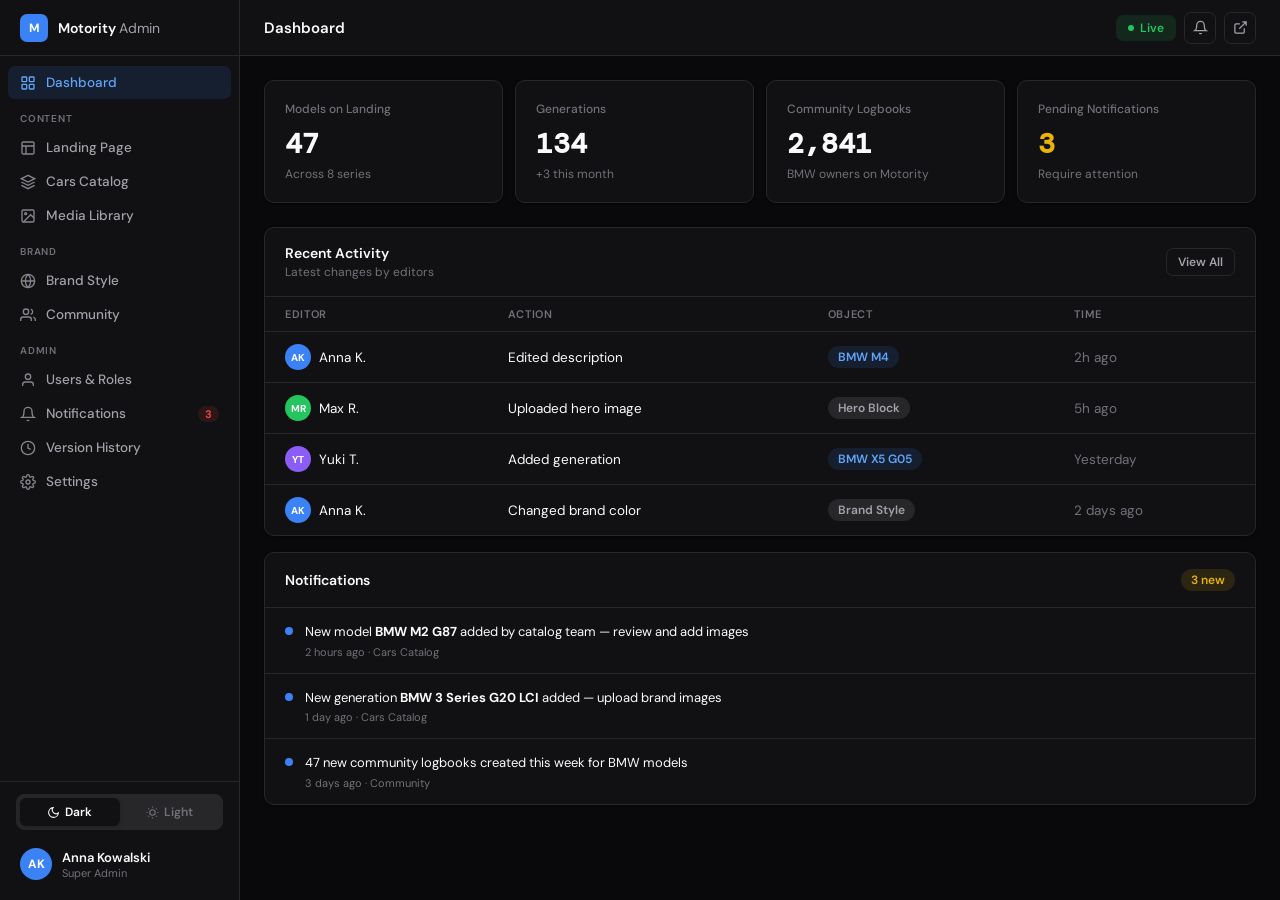
==== index.html @ 120546cc "версия со страницей добавления модели" ====
<!DOCTYPE html>
<html lang="en">
<head>
<meta charset="UTF-8">
<meta name="viewport" content="width=device-width, initial-scale=1.0">
<title>Motority Brand Admin — BMW</title>
<link rel="preconnect" href="https://fonts.googleapis.com">
<link href="https://fonts.googleapis.com/css2?family=DM+Sans:wght@300;400;500;600;700&family=DM+Mono:wght@400;500&display=swap" rel="stylesheet">
<link rel="stylesheet" href="styles.css">
</head>
<body>

<nav id="sidebar">
  <div class="sb-logo">
    <div class="sb-logo-icon">M</div>
    <div><div class="sb-brand">Motority <span>Admin</span></div></div>
  </div>
  <div class="sb-nav">
    <div class="sb-item active" onclick="nav('dashboard')">
      <svg class="sb-icon" fill="none" viewBox="0 0 24 24" stroke="currentColor" stroke-width="2"><rect x="3" y="3" width="7" height="7" rx="1"/><rect x="14" y="3" width="7" height="7" rx="1"/><rect x="3" y="14" width="7" height="7" rx="1"/><rect x="14" y="14" width="7" height="7" rx="1"/></svg>Dashboard
    </div>
    <div class="sb-section">Content</div>
    <div class="sb-item" onclick="nav('landing')">
      <svg class="sb-icon" fill="none" viewBox="0 0 24 24" stroke="currentColor" stroke-width="2"><rect x="3" y="3" width="18" height="18" rx="2"/><path d="M3 9h18M9 21V9"/></svg>Landing Page
    </div>
    <div class="sb-item" onclick="nav('catalog')">
      <svg class="sb-icon" fill="none" viewBox="0 0 24 24" stroke="currentColor" stroke-width="2"><path d="M12 2L2 7l10 5 10-5-10-5zM2 17l10 5 10-5M2 12l10 5 10-5"/></svg>Cars Catalog
    </div>
    <div class="sb-item" onclick="nav('media')">
      <svg class="sb-icon" fill="none" viewBox="0 0 24 24" stroke="currentColor" stroke-width="2"><rect x="3" y="3" width="18" height="18" rx="2"/><circle cx="8.5" cy="8.5" r="1.5"/><path d="M21 15l-5-5L5 21"/></svg>Media Library
    </div>
    <div class="sb-section">Brand</div>
    <div class="sb-item" onclick="nav('style')">
      <svg class="sb-icon" fill="none" viewBox="0 0 24 24" stroke="currentColor" stroke-width="2"><circle cx="12" cy="12" r="10"/><path d="M12 2a14.5 14.5 0 000 20M12 2a14.5 14.5 0 010 20M2 12h20"/></svg>Brand Style
    </div>
    <div class="sb-item" onclick="nav('community')">
      <svg class="sb-icon" fill="none" viewBox="0 0 24 24" stroke="currentColor" stroke-width="2"><path d="M17 21v-2a4 4 0 00-4-4H5a4 4 0 00-4 4v2"/><circle cx="9" cy="7" r="4"/><path d="M23 21v-2a4 4 0 00-3-3.87M16 3.13a4 4 0 010 7.75"/></svg>Community
    </div>
    <div class="sb-section">Admin</div>
    <div class="sb-item" onclick="nav('users')">
      <svg class="sb-icon" fill="none" viewBox="0 0 24 24" stroke="currentColor" stroke-width="2"><path d="M20 21v-2a4 4 0 00-4-4H8a4 4 0 00-4 4v2"/><circle cx="12" cy="7" r="4"/></svg>Users &amp; Roles
    </div>
    <div class="sb-item" onclick="nav('notifications')">
      <svg class="sb-icon" fill="none" viewBox="0 0 24 24" stroke="currentColor" stroke-width="2"><path d="M18 8A6 6 0 006 8c0 7-3 9-3 9h18s-3-2-3-9"/><path d="M13.73 21a2 2 0 01-3.46 0"/></svg>Notifications<span class="n-badge">3</span>
    </div>
    <div class="sb-item" onclick="nav('history')">
      <svg class="sb-icon" fill="none" viewBox="0 0 24 24" stroke="currentColor" stroke-width="2"><circle cx="12" cy="12" r="10"/><path d="M12 6v6l4 2"/></svg>Version History
    </div>
    <div class="sb-item" onclick="nav('settings')">
      <svg class="sb-icon" fill="none" viewBox="0 0 24 24" stroke="currentColor" stroke-width="2"><path d="M12 15a3 3 0 100-6 3 3 0 000 6z"/><path d="M19.4 15a1.65 1.65 0 00.33 1.82l.06.06a2 2 0 010 2.83 2 2 0 01-2.83 0l-.06-.06a1.65 1.65 0 00-1.82-.33 1.65 1.65 0 00-1 1.51V21a2 2 0 01-2 2 2 2 0 01-2-2v-.09A1.65 1.65 0 009 19.4a1.65 1.65 0 00-1.82.33l-.06.06a2 2 0 01-2.83-2.83l.06-.06A1.65 1.65 0 004.68 15a1.65 1.65 0 00-1.51-1H3a2 2 0 01-2-2 2 2 0 012-2h.09A1.65 1.65 0 004.6 9a1.65 1.65 0 00-.33-1.82l-.06-.06a2 2 0 012.83-2.83l.06.06A1.65 1.65 0 009 4.68a1.65 1.65 0 001-1.51V3a2 2 0 012-2 2 2 0 012 2v.09a1.65 1.65 0 001 1.51 1.65 1.65 0 001.82-.33l.06-.06a2 2 0 012.83 2.83l-.06.06A1.65 1.65 0 0019.4 9a1.65 1.65 0 001.51 1H21a2 2 0 012 2 2 2 0 01-2 2h-.09a1.65 1.65 0 00-1.51 1z"/></svg>Settings
    </div>
  </div>
  <div class="sb-bottom">
    <div class="theme-switcher" id="theme-switcher" onclick="toggleTheme()">
      <div class="theme-switcher-track">
        <div class="theme-option" id="theme-dark">
          <svg width="13" height="13" fill="none" viewBox="0 0 24 24" stroke="currentColor" stroke-width="2"><path d="M21 12.79A9 9 0 1111.21 3 7 7 0 0021 12.79z"/></svg>
          Dark
        </div>
        <div class="theme-option" id="theme-light">
          <svg width="13" height="13" fill="none" viewBox="0 0 24 24" stroke="currentColor" stroke-width="2"><circle cx="12" cy="12" r="5"/><line x1="12" y1="1" x2="12" y2="3"/><line x1="12" y1="21" x2="12" y2="23"/><line x1="4.22" y1="4.22" x2="5.64" y2="5.64"/><line x1="18.36" y1="18.36" x2="19.78" y2="19.78"/><line x1="1" y1="12" x2="3" y2="12"/><line x1="21" y1="12" x2="23" y2="12"/><line x1="4.22" y1="19.78" x2="5.64" y2="18.36"/><line x1="18.36" y1="5.64" x2="19.78" y2="4.22"/></svg>
          Light
        </div>
        <div class="theme-pill" id="theme-pill"></div>
      </div>
    </div>
    <div class="sb-user">
      <div class="avatar">AK</div>
      <div><div class="sb-user-name">Anna Kowalski</div><div class="sb-user-role">Super Admin</div></div>
    </div>
  </div>
</nav>

<div id="main">
  <div id="topbar">
    <div id="topbar-nav" style="display:flex;align-items:center;gap:0">
      <!-- Back button — hidden by default, shown on sub-pages -->
      <button id="topbar-back" onclick="navBack()" style="display:none;align-items:center;gap:6px;background:none;border:none;cursor:pointer;color:var(--text-3);font-size:13px;font-weight:600;font-family:DM Sans,sans-serif;padding:0 12px 0 0;margin-right:4px;transition:color .15s" onmouseenter="this.style.color='var(--text)'" onmouseleave="this.style.color='var(--text-3)'">
        <svg width="16" height="16" fill="none" viewBox="0 0 24 24" stroke="currentColor" stroke-width="2.5"><path d="M19 12H5M12 5l-7 7 7 7"/></svg>
      </button>
      <div id="topbar-breadcrumb" style="display:flex;align-items:center;gap:6px;font-size:13px">
        <span id="topbar-parent" style="color:var(--text-3);font-weight:500;display:none;cursor:pointer" onclick="navBack()"></span>
        <span id="topbar-sep" style="color:var(--border2);display:none">/</span>
        <span id="topbar-title" style="color:var(--text);font-weight:600;font-size:15px">Dashboard</span>
      </div>
    </div>
    <div class="topbar-right">
      <div class="live-badge">Live</div>
      <button class="btn-icon" onclick="nav('notifications')" title="Notifications">
        <svg width="15" height="15" fill="none" viewBox="0 0 24 24" stroke="currentColor" stroke-width="2"><path d="M18 8A6 6 0 006 8c0 7-3 9-3 9h18s-3-2-3-9"/><path d="M13.73 21a2 2 0 01-3.46 0"/></svg>
      </button>
      <button class="btn-icon" onclick="showToast('🔗 bmw.motority.com opened')" title="View landing">
        <svg width="15" height="15" fill="none" viewBox="0 0 24 24" stroke="currentColor" stroke-width="2"><path d="M18 13v6a2 2 0 01-2 2H5a2 2 0 01-2-2V8a2 2 0 012-2h6M15 3h6v6M10 14L21 3"/></svg>
      </button>
    </div>
  </div>

  <div id="content">

    <!-- DASHBOARD -->
    <div class="view active" id="v-dashboard">
      <div class="stats-grid">
        <div class="stat-card"><div class="stat-label">Models on Landing</div><div class="stat-value">47</div><div class="stat-sub">Across 8 series</div></div>
        <div class="stat-card"><div class="stat-label">Generations</div><div class="stat-value">134</div><div class="stat-sub">+3 this month</div></div>
        <div class="stat-card"><div class="stat-label">Community Logbooks</div><div class="stat-value">2,841</div><div class="stat-sub">BMW owners on Motority</div></div>
        <div class="stat-card"><div class="stat-label">Pending Notifications</div><div class="stat-value" style="color:var(--yellow)">3</div><div class="stat-sub">Require attention</div></div>
      </div>
      <div class="section-card">
        <div class="section-header">
          <div><div class="section-title">Recent Activity</div><div class="section-sub">Latest changes by editors</div></div>
          <button class="btn btn-ghost btn-sm" onclick="nav('history')">View All</button>
        </div>
        <table>
          <thead><tr><th>Editor</th><th>Action</th><th>Object</th><th>Time</th></tr></thead>
          <tbody>
            <tr><td><div style="display:flex;align-items:center;gap:8px"><div class="avatar sm">AK</div>Anna K.</div></td><td>Edited description</td><td><span class="badge badge-blue">BMW M4</span></td><td style="color:var(--text-3)">2h ago</td></tr>
            <tr><td><div style="display:flex;align-items:center;gap:8px"><div class="avatar sm" style="background:var(--green)">MR</div>Max R.</div></td><td>Uploaded hero image</td><td><span class="badge badge-gray">Hero Block</span></td><td style="color:var(--text-3)">5h ago</td></tr>
            <tr><td><div style="display:flex;align-items:center;gap:8px"><div class="avatar sm" style="background:#8b5cf6">YT</div>Yuki T.</div></td><td>Added generation</td><td><span class="badge badge-blue">BMW X5 G05</span></td><td style="color:var(--text-3)">Yesterday</td></tr>
            <tr><td><div style="display:flex;align-items:center;gap:8px"><div class="avatar sm">AK</div>Anna K.</div></td><td>Changed brand color</td><td><span class="badge badge-gray">Brand Style</span></td><td style="color:var(--text-3)">2 days ago</td></tr>
          </tbody>
        </table>
      </div>
      <div class="section-card">
        <div class="section-header"><div class="section-title">Notifications</div><span class="badge badge-yellow">3 new</span></div>
        <div class="notify-item" onclick="nav('notifications')"><div class="notify-dot"></div><div><div class="notify-text">New model <strong>BMW M2 G87</strong> added by catalog team — review and add images</div><div class="notify-meta">2 hours ago · Cars Catalog</div></div></div>
        <div class="notify-item" onclick="nav('notifications')"><div class="notify-dot"></div><div><div class="notify-text">New generation <strong>BMW 3 Series G20 LCI</strong> added — upload brand images</div><div class="notify-meta">1 day ago · Cars Catalog</div></div></div>
        <div class="notify-item" onclick="nav('notifications')"><div class="notify-dot"></div><div><div class="notify-text">47 new community logbooks created this week for BMW models</div><div class="notify-meta">3 days ago · Community</div></div></div>
      </div>
    </div>

    <!-- LANDING -->
    <div class="view" id="v-landing">
      <div class="split-view">
        <div>
          <div class="section-card">
            <div class="section-header">
              <div><div class="section-title">Hero Block</div><div class="section-sub">Top visual of the landing page</div></div>
              <button class="btn btn-primary btn-sm" onclick="showToast('✅ Hero block saved')">Save Changes</button>
            </div>

            <!-- Hero type tabs -->
            <div class="hero-type-tabs">
              <button class="hero-tab active" id="htab-image" onclick="switchHero('image')">
                <svg width="14" height="14" fill="none" viewBox="0 0 24 24" stroke="currentColor" stroke-width="2"><rect x="3" y="3" width="18" height="18" rx="2"/><circle cx="8.5" cy="8.5" r="1.5"/><path d="M21 15l-5-5L5 21"/></svg>
                Photo
              </button>
              <button class="hero-tab" id="htab-video" onclick="switchHero('video')">
                <svg width="14" height="14" fill="none" viewBox="0 0 24 24" stroke="currentColor" stroke-width="2"><polygon points="23 7 16 12 23 17 23 7"/><rect x="1" y="5" width="15" height="14" rx="2"/></svg>
                Video
              </button>
              <button class="hero-tab" id="htab-carousel" onclick="switchHero('carousel')">
                <svg width="14" height="14" fill="none" viewBox="0 0 24 24" stroke="currentColor" stroke-width="2"><rect x="2" y="6" width="20" height="12" rx="2"/><path d="M17 12H7M22 12h-2M2 12H4"/><path d="M15 9l3 3-3 3M9 9l-3 3 3 3"/></svg>
                Carousel
              </button>
            </div>

            <!-- PHOTO fields -->
            <div id="hero-image-fields">
              <div class="hero-media-section">
                <div class="hero-media-label">Background Photo</div>
                <div class="hero-media-row">
                  <div class="upload-zone hero-upload" onclick="showToast('📁 File picker opened')">
                    <div class="upload-icon">🖼️</div>
                    <div class="upload-text">Drop image or click to upload</div>
                    <div class="upload-hint">1600×900px · JPG/WebP · max 5MB</div>
                  </div>
                  <div class="hero-media-or">or</div>
                  <button class="btn btn-ghost hero-media-pick" onclick="openModal('pick-media')">
                    <svg width="14" height="14" fill="none" viewBox="0 0 24 24" stroke="currentColor" stroke-width="2"><rect x="3" y="3" width="18" height="18" rx="2"/><circle cx="8.5" cy="8.5" r="1.5"/><path d="M21 15l-5-5L5 21"/></svg>
                    Choose from Media Library
                  </button>
                </div>
                <div class="hero-current-media" id="hero-image-current" style="display:none">
                  <div class="hero-current-thumb" style="background:linear-gradient(135deg,#1e3a5f,#0f3460)">🏎️</div>
                  <div class="hero-current-info">
                    <div class="hero-current-name">hero-main.jpg</div>
                    <div class="hero-current-meta">2.4 MB · 1600×900</div>
                  </div>
                  <button class="hero-current-remove" onclick="removeHeroMedia('hero-image-current')" title="Remove">
                    <svg width="12" height="12" fill="none" viewBox="0 0 24 24" stroke="currentColor" stroke-width="2.5"><path d="M18 6L6 18M6 6l12 12"/></svg>
                  </button>
                </div>
              </div>
              <div class="form-grid">
                <div class="form-group full"><div class="field-divider"></div></div>
                <div class="form-group full"><label>H1 — Headline</label><input type="text" value="The Ultimate Driving Machine" placeholder="Main heading"></div>
                <div class="form-group full"><label>H2 — Subheadline</label><input type="text" value="Over a century of precision engineering." placeholder="Supporting text"></div>
                <div class="form-group">
                  <label>CTA Primary — Button Text</label>
                  <input type="text" value="Explore Models" placeholder="e.g. Explore Models">
                </div>
                <div class="form-group">
                  <label>CTA Primary — Link URL</label>
                  <input type="url" value="https://bmw.motority.com/models" placeholder="https://...">
                </div>
                <div class="form-group">
                  <label>CTA Secondary — Button Text</label>
                  <input type="text" value="Join the Community" placeholder="e.g. Join Community">
                </div>
                <div class="form-group">
                  <label>CTA Secondary — Link URL</label>
                  <input type="url" value="https://motority.com/join" placeholder="https://...">
                </div>
              </div>
            </div>

            <!-- VIDEO fields -->
            <div id="hero-video-fields" style="display:none">
              <div class="hero-media-section">
                <div class="hero-media-label">Background Video</div>
                <div class="hero-media-row">
                  <div class="upload-zone hero-upload" onclick="showToast('📁 File picker opened')">
                    <div class="upload-icon">🎬</div>
                    <div class="upload-text">Drop video or click to upload</div>
                    <div class="upload-hint">MP4/WebM · max 100MB · recommended 1920×1080</div>
                  </div>
                  <div class="hero-media-or">or</div>
                  <button class="btn btn-ghost hero-media-pick" onclick="openModal('pick-media')">
                    <svg width="14" height="14" fill="none" viewBox="0 0 24 24" stroke="currentColor" stroke-width="2"><rect x="3" y="3" width="18" height="18" rx="2"/><circle cx="8.5" cy="8.5" r="1.5"/><path d="M21 15l-5-5L5 21"/></svg>
                    Choose from Media Library
                  </button>
                </div>
                <div class="hero-media-label" style="margin-top:16px">Preview Thumbnail</div>
                <div class="hero-media-row">
                  <div class="upload-zone hero-upload" style="padding:16px" onclick="showToast('📁 File picker opened')">
                    <div class="upload-icon" style="font-size:18px">🖼️</div>
                    <div class="upload-text">Upload thumbnail image</div>
                    <div class="upload-hint">Shown before video loads</div>
                  </div>
                  <div class="hero-media-or">or</div>
                  <button class="btn btn-ghost hero-media-pick" onclick="openModal('pick-media')">
                    <svg width="14" height="14" fill="none" viewBox="0 0 24 24" stroke="currentColor" stroke-width="2"><rect x="3" y="3" width="18" height="18" rx="2"/><circle cx="8.5" cy="8.5" r="1.5"/><path d="M21 15l-5-5L5 21"/></svg>
                    Choose from Media Library
                  </button>
                </div>
              </div>
              <div class="form-grid">
                <div class="form-group full"><div class="field-divider"></div></div>
                <div class="form-group full"><label>H1 — Headline</label><input type="text" placeholder="Main heading"></div>
                <div class="form-group full"><label>H2 — Subheadline</label><input type="text" placeholder="Supporting text"></div>
                <div class="form-group">
                  <label>CTA Primary — Button Text</label>
                  <input type="text" placeholder="e.g. Explore Models">
                </div>
                <div class="form-group">
                  <label>CTA Primary — Link URL</label>
                  <input type="url" placeholder="https://...">
                </div>
                <div class="form-group">
                  <label>CTA Secondary — Button Text</label>
                  <input type="text" placeholder="e.g. Join Community">
                </div>
                <div class="form-group">
                  <label>CTA Secondary — Link URL</label>
                  <input type="url" placeholder="https://...">
                </div>
              </div>
            </div>

            <!-- CAROUSEL fields -->
            <div id="hero-carousel-fields" style="display:none">
              <div class="hero-media-section">
                <div style="display:flex;align-items:center;justify-content:space-between;margin-bottom:12px">
                  <div class="hero-media-label" style="margin-bottom:0">Carousel Slides <span class="badge badge-gray" style="margin-left:6px;font-size:11px">3 slides</span></div>
                  <button class="btn btn-ghost btn-sm" onclick="showToast('➕ New slide added')">+ Add Slide</button>
                </div>
                <!-- Slide 1 -->
                <div class="carousel-slide-item">
                  <div class="carousel-slide-num">1</div>
                  <div class="carousel-slide-thumb" style="background:linear-gradient(135deg,#1e3a5f,#0f3460)">🏎️</div>
                  <div class="carousel-slide-info">
                    <div class="carousel-slide-name">hero-main.jpg</div>
                    <div class="carousel-slide-meta">2.4 MB · 1600×900</div>
                  </div>
                  <div style="display:flex;gap:6px;margin-left:auto">
                    <button class="btn btn-ghost btn-sm" onclick="showToast('✏️ Slide 1 editing')">Edit</button>
                    <button class="btn btn-danger btn-sm" onclick="showToast('🗑️ Slide removed')">Remove</button>
                  </div>
                </div>
                <!-- Slide 2 -->
                <div class="carousel-slide-item">
                  <div class="carousel-slide-num">2</div>
                  <div class="carousel-slide-thumb" style="background:linear-gradient(135deg,#2d3748,#1a202c)">🚗</div>
                  <div class="carousel-slide-info">
                    <div class="carousel-slide-name">m4-front.jpg</div>
                    <div class="carousel-slide-meta">1.1 MB · 800×533</div>
                  </div>
                  <div style="display:flex;gap:6px;margin-left:auto">
                    <button class="btn btn-ghost btn-sm" onclick="showToast('✏️ Slide 2 editing')">Edit</button>
                    <button class="btn btn-danger btn-sm" onclick="showToast('🗑️ Slide removed')">Remove</button>
                  </div>
                </div>
                <!-- Slide 3 -->
                <div class="carousel-slide-item">
                  <div class="carousel-slide-num">3</div>
                  <div class="carousel-slide-thumb" style="background:linear-gradient(135deg,#2d6a4f,#1b4332)">🚙</div>
                  <div class="carousel-slide-info">
                    <div class="carousel-slide-name">x5-road.jpg</div>
                    <div class="carousel-slide-meta">1.8 MB · 1200×800</div>
                  </div>
                  <div style="display:flex;gap:6px;margin-left:auto">
                    <button class="btn btn-ghost btn-sm" onclick="showToast('✏️ Slide 3 editing')">Edit</button>
                    <button class="btn btn-danger btn-sm" onclick="showToast('🗑️ Slide removed')">Remove</button>
                  </div>
                </div>
                <!-- Add slide zone -->
                <div class="hero-media-row" style="margin-top:10px">
                  <div class="upload-zone hero-upload" style="padding:16px" onclick="showToast('📁 File picker opened')">
                    <div class="upload-icon" style="font-size:18px">+</div>
                    <div class="upload-text">Upload new slide</div>
                  </div>
                  <div class="hero-media-or">or</div>
                  <button class="btn btn-ghost hero-media-pick" onclick="openModal('pick-media')">
                    <svg width="14" height="14" fill="none" viewBox="0 0 24 24" stroke="currentColor" stroke-width="2"><rect x="3" y="3" width="18" height="18" rx="2"/><circle cx="8.5" cy="8.5" r="1.5"/><path d="M21 15l-5-5L5 21"/></svg>
                    Choose from Media Library
                  </button>
                </div>
                <!-- Carousel settings -->
                <div class="carousel-settings">
                  <div class="form-group" style="flex-direction:row;align-items:center;gap:10px">
                    <div class="toggle on" onclick="this.classList.toggle('on')"></div>
                    <label>Autoplay</label>
                  </div>
                  <div class="form-group">
                    <label>Slide duration (seconds)</label>
                    <input type="text" value="5" style="width:80px">
                  </div>
                </div>
              </div>
              <div class="form-grid">
                <div class="form-group full"><div class="field-divider"></div></div>
                <div class="form-group full"><label>H1 — Headline</label><input type="text" value="The Ultimate Driving Machine" placeholder="Main heading"></div>
                <div class="form-group full"><label>H2 — Subheadline</label><input type="text" value="Over a century of precision engineering." placeholder="Supporting text"></div>
                <div class="form-group">
                  <label>CTA Primary — Button Text</label>
                  <input type="text" value="Explore Models" placeholder="e.g. Explore Models">
                </div>
                <div class="form-group">
                  <label>CTA Primary — Link URL</label>
                  <input type="url" value="https://bmw.motority.com/models" placeholder="https://...">
                </div>
                <div class="form-group">
                  <label>CTA Secondary — Button Text</label>
                  <input type="text" value="Join the Community" placeholder="e.g. Join Community">
                </div>
                <div class="form-group">
                  <label>CTA Secondary — Link URL</label>
                  <input type="url" value="https://motority.com/join" placeholder="https://...">
                </div>
              </div>
            </div>
          </div>

          <div class="section-card">
            <div class="section-header">
              <div><div class="section-title">Filters Configuration</div><div class="section-sub">Visible filters on the models section</div></div>
              <button class="btn btn-primary btn-sm" onclick="showToast('✅ Filters saved')">Save</button>
            </div>
            <div style="padding:20px;display:flex;flex-direction:column;gap:16px">
              <div class="form-group"><div class="toggle-group"><div class="toggle on" onclick="this.classList.toggle('on')"></div><label>Decades filter (1960s, 1970s … 2020s)</label></div></div>
              <div class="form-group">
                <label style="margin-bottom:8px;display:block">Body Types</label>
                <div class="chip-group">
                  <span class="chip active" onclick="toggleChip(this)">Compact<svg class="chip-x" viewBox="0 0 10 10"><path d="M2 2l6 6M8 2l-6 6" stroke="currentColor" stroke-width="1.8" stroke-linecap="round"/></svg></span>
                  <span class="chip active" onclick="toggleChip(this)">Convertible<svg class="chip-x" viewBox="0 0 10 10"><path d="M2 2l6 6M8 2l-6 6" stroke="currentColor" stroke-width="1.8" stroke-linecap="round"/></svg></span>
                  <span class="chip active" onclick="toggleChip(this)">Coupe<svg class="chip-x" viewBox="0 0 10 10"><path d="M2 2l6 6M8 2l-6 6" stroke="currentColor" stroke-width="1.8" stroke-linecap="round"/></svg></span>
                  <span class="chip active" onclick="toggleChip(this)">Roadster<svg class="chip-x" viewBox="0 0 10 10"><path d="M2 2l6 6M8 2l-6 6" stroke="currentColor" stroke-width="1.8" stroke-linecap="round"/></svg></span>
                  <span class="chip active" onclick="toggleChip(this)">SAV<svg class="chip-x" viewBox="0 0 10 10"><path d="M2 2l6 6M8 2l-6 6" stroke="currentColor" stroke-width="1.8" stroke-linecap="round"/></svg></span>
                  <span class="chip active" onclick="toggleChip(this)">Sedan<svg class="chip-x" viewBox="0 0 10 10"><path d="M2 2l6 6M8 2l-6 6" stroke="currentColor" stroke-width="1.8" stroke-linecap="round"/></svg></span>
                  <span class="chip active" onclick="toggleChip(this)">Touring<svg class="chip-x" viewBox="0 0 10 10"><path d="M2 2l6 6M8 2l-6 6" stroke="currentColor" stroke-width="1.8" stroke-linecap="round"/></svg></span>
                  <span class="chip" onclick="toggleChip(this)">Hatchback<svg class="chip-x" viewBox="0 0 10 10"><path d="M2 2l6 6M8 2l-6 6" stroke="currentColor" stroke-width="1.8" stroke-linecap="round"/></svg></span>
                  <span class="chip" onclick="toggleChip(this)">Wagon<svg class="chip-x" viewBox="0 0 10 10"><path d="M2 2l6 6M8 2l-6 6" stroke="currentColor" stroke-width="1.8" stroke-linecap="round"/></svg></span>
                </div>
              </div>
              <div class="form-group">
                <label style="margin-bottom:8px;display:block">Power Types</label>
                <div class="chip-group">
                  <span class="chip active" onclick="toggleChip(this)">Electric<svg class="chip-x" viewBox="0 0 10 10"><path d="M2 2l6 6M8 2l-6 6" stroke="currentColor" stroke-width="1.8" stroke-linecap="round"/></svg></span>
                  <span class="chip active" onclick="toggleChip(this)">Hybrid<svg class="chip-x" viewBox="0 0 10 10"><path d="M2 2l6 6M8 2l-6 6" stroke="currentColor" stroke-width="1.8" stroke-linecap="round"/></svg></span>
                  <span class="chip active" onclick="toggleChip(this)">Combustion<svg class="chip-x" viewBox="0 0 10 10"><path d="M2 2l6 6M8 2l-6 6" stroke="currentColor" stroke-width="1.8" stroke-linecap="round"/></svg></span>
                </div>
              </div>
            </div>
          </div>

          <div class="section-card">
            <div class="section-header">
              <div><div class="section-title">Models on Landing</div><div class="section-sub">47 models visible</div></div>
              <div class="actions">
                <button class="btn btn-ghost btn-sm" onclick="nav('catalog')">Manage in Catalog</button>
                <button class="btn btn-primary btn-sm" onclick="openModal('add-model')">+ Add Model</button>
              </div>
            </div>
            <table>
              <thead><tr><th>Model</th><th>Generations</th><th>Logbooks</th><th>Visible</th><th>Actions</th></tr></thead>
              <tbody>
                <tr><td><div class="cell-model"><div class="cell-img-ph">🚗</div><div><div class="cell-name">BMW M4</div><div class="cell-meta">Coupe / M Division</div></div></div></td><td>3</td><td><span class="badge badge-green">284</span></td><td><div class="toggle on" onclick="this.classList.toggle('on');showToast('👁️ Visibility updated')"></div></td><td><div class="actions"><button class="btn btn-ghost btn-sm" onclick="nav('catalog')">Edit</button><button class="btn btn-danger btn-sm" onclick="showToast('Hidden from landing')">Hide</button></div></td></tr>
                <tr><td><div class="cell-model"><div class="cell-img-ph">🚗</div><div><div class="cell-name">BMW M3</div><div class="cell-meta">Sedan / M Division</div></div></div></td><td>6</td><td><span class="badge badge-green">412</span></td><td><div class="toggle on" onclick="this.classList.toggle('on');showToast('👁️ Visibility updated')"></div></td><td><div class="actions"><button class="btn btn-ghost btn-sm" onclick="nav('catalog')">Edit</button><button class="btn btn-danger btn-sm" onclick="showToast('Hidden from landing')">Hide</button></div></td></tr>
                <tr><td><div class="cell-model"><div class="cell-img-ph">🚙</div><div><div class="cell-name">BMW X5</div><div class="cell-meta">SAV</div></div></div></td><td>4</td><td><span class="badge badge-green">634</span></td><td><div class="toggle on" onclick="this.classList.toggle('on');showToast('👁️ Visibility updated')"></div></td><td><div class="actions"><button class="btn btn-ghost btn-sm" onclick="nav('catalog')">Edit</button><button class="btn btn-danger btn-sm" onclick="showToast('Hidden from landing')">Hide</button></div></td></tr>
                <tr><td><div class="cell-model"><div class="cell-img-ph">⚡</div><div><div class="cell-name">BMW iX</div><div class="cell-meta">SAV / Electric</div></div></div></td><td>1</td><td><span class="badge badge-yellow">47</span></td><td><div class="toggle" onclick="this.classList.toggle('on');showToast('👁️ Visibility updated')"></div></td><td><div class="actions"><button class="btn btn-ghost btn-sm" onclick="nav('catalog')">Edit</button><button class="btn btn-danger btn-sm" onclick="showToast('Hidden from landing')">Hide</button></div></td></tr>
              </tbody>
            </table>
          </div>
        </div>

        <div>
          <div class="preview-frame" style="position:sticky;top:0">
            <div class="preview-label"><div class="preview-dot"></div>Live Preview — bmw.motority.com</div>
            <div class="preview-body">
              <div class="mini-landing">
                <div class="mini-hero"><div class="mini-hero-text">THE ULTIMATE<br>DRIVING MACHINE<br><span style="font-weight:400;font-size:5px;opacity:.7">Over a century of precision engineering</span></div></div>
                <div class="mini-models">
                  <div style="font-size:6px;font-weight:700;color:#fff;margin-bottom:5px">MODELS</div>
                  <div style="display:flex;gap:3px;margin-bottom:7px">
                    <div style="font-size:5px;padding:2px 5px;border-radius:8px;background:#1e3a5f;color:#60a5fa">All</div>
                    <div style="font-size:5px;padding:2px 5px;border-radius:8px;border:1px solid #333;color:#888">Coupe</div>
                    <div style="font-size:5px;padding:2px 5px;border-radius:8px;border:1px solid #333;color:#888">Sedan</div>
                  </div>
                  <div class="mini-model-grid">
                    <div class="mini-model-card"><div class="mini-model-img">M4</div><div class="mini-model-info"><div class="mini-model-name">BMW M4</div><div class="mini-model-year">2021–Present</div></div></div>
                    <div class="mini-model-card"><div class="mini-model-img">M3</div><div class="mini-model-info"><div class="mini-model-name">BMW M3</div><div class="mini-model-year">2020–Present</div></div></div>
                    <div class="mini-model-card"><div class="mini-model-img">X5</div><div class="mini-model-info"><div class="mini-model-name">BMW X5</div><div class="mini-model-year">2018–Present</div></div></div>
                  </div>
                </div>
                <div style="padding:6px 10px;border-top:1px solid #1a1a1a">
                  <div style="font-size:5px;font-weight:700;color:#fff;margin-bottom:4px">REAL OWNERS</div>
                  <div style="display:grid;grid-template-columns:1fr 1fr;gap:3px">
                    <div style="background:#111;border-radius:3px;height:22px;padding:3px;display:flex;align-items:flex-end"><div style="font-size:4px;color:#aaa">BMW M4 Competition</div></div>
                    <div style="background:#111;border-radius:3px;height:22px;padding:3px;display:flex;align-items:flex-end"><div style="font-size:4px;color:#aaa">BMW X5 G05</div></div>
                  </div>
                </div>
              </div>
              <div style="margin-top:10px;padding:8px 10px;background:var(--surface2);border-radius:6px;font-size:10px;color:var(--text-3)">
                Changes apply after Save ↑
              </div>
            </div>
          </div>
        </div>
      </div>
    </div>

    <!-- CATALOG -->
    <div class="view" id="v-catalog">
      <div style="background:var(--surface);border:1px solid var(--border);border-radius:var(--radius)">
        <div class="tabs" id="catalog-tabs" style="padding:16px 20px 0">
          <div class="tab active" onclick="switchCatalogTab('models')">Models</div>
          <div class="tab" onclick="switchCatalogTab('gen')">Generations</div>
        </div>
        <div id="catalog-models">
          <div class="section-header" style="border-top:1px solid var(--border)">
            <div><div class="section-title">BMW Models</div><div class="section-sub">47 models · 134 generations total</div></div>
            <button class="btn btn-primary btn-sm" onclick="openModelPage('new')">+ Add Model</button>
          </div>
          <table>
            <thead><tr><th>Model Name</th><th>Years</th><th>Generations</th><th>Logbooks</th><th>Actions</th></tr></thead>
            <tbody>
              <tr style="cursor:pointer" onclick="openModelPage('BMW M4')"><td><div class="cell-name">BMW M4</div></td><td style="color:var(--text-3)">2014 – Present</td><td>3</td><td><span class="badge badge-green">284</span></td><td><div class="actions"><button class="btn btn-ghost btn-sm" onclick="event.stopPropagation();openModelPage('BMW M4')">Edit</button><button class="btn btn-danger btn-sm" onclick="event.stopPropagation();showToast('🗑️ BMW M4 deleted')">Delete</button></div></td></tr>
              <tr style="cursor:pointer" onclick="openModelPage('BMW M3')"><td><div class="cell-name">BMW M3</div></td><td style="color:var(--text-3)">1986 – Present</td><td>6</td><td><span class="badge badge-green">412</span></td><td><div class="actions"><button class="btn btn-ghost btn-sm" onclick="event.stopPropagation();openModelPage('BMW M3')">Edit</button><button class="btn btn-danger btn-sm" onclick="event.stopPropagation();showToast('🗑️ BMW M3 deleted')">Delete</button></div></td></tr>
              <tr style="cursor:pointer" onclick="openModelPage('BMW X5')"><td><div class="cell-name">BMW X5</div></td><td style="color:var(--text-3)">1999 – Present</td><td>4</td><td><span class="badge badge-green">634</span></td><td><div class="actions"><button class="btn btn-ghost btn-sm" onclick="event.stopPropagation();openModelPage('BMW X5')">Edit</button><button class="btn btn-danger btn-sm" onclick="event.stopPropagation();showToast('🗑️ BMW X5 deleted')">Delete</button></div></td></tr>
              <tr style="cursor:pointer" onclick="openModelPage('BMW 3 Series')"><td><div class="cell-name">BMW 3 Series</div></td><td style="color:var(--text-3)">1975 – Present</td><td>8</td><td><span class="badge badge-green">1,204</span></td><td><div class="actions"><button class="btn btn-ghost btn-sm" onclick="event.stopPropagation();openModelPage('BMW 3 Series')">Edit</button><button class="btn btn-danger btn-sm" onclick="event.stopPropagation();showToast('🗑️ BMW 3 Series deleted')">Delete</button></div></td></tr>
              <tr style="cursor:pointer" onclick="openModelPage('BMW iX')"><td><div class="cell-name">BMW iX</div></td><td style="color:var(--text-3)">2021 – Present</td><td>1</td><td><span class="badge badge-yellow">47</span></td><td><div class="actions"><button class="btn btn-ghost btn-sm" onclick="event.stopPropagation();openModelPage('BMW iX')">Edit</button><button class="btn btn-danger btn-sm" onclick="event.stopPropagation();showToast('🗑️ BMW iX deleted')">Delete</button></div></td></tr>
            </tbody>
          </table>
        </div>
        <div id="catalog-gen" style="display:none">
          <div class="section-header" style="border-top:1px solid var(--border)">
            <div><div class="section-title">BMW M4 — Generations</div></div>
            <button class="btn btn-primary btn-sm" onclick="openModal('add-gen')">+ Add Generation</button>
          </div>
          <table>
            <thead><tr><th>Generation</th><th>Years</th><th>Logbooks</th><th>Actions</th></tr></thead>
            <tbody>
              <tr><td><div class="cell-name">BMW M4 G82</div></td><td style="color:var(--text-3)">2020 – Present</td><td><span class="badge badge-green">147</span></td><td><div class="actions"><button class="btn btn-ghost btn-sm" onclick="openModal('edit-gen')">Edit</button><button class="btn btn-danger btn-sm" onclick="showToast('🗑️ Generation deleted')">Delete</button></div></td></tr>
              <tr><td><div class="cell-name">BMW M4 F82</div></td><td style="color:var(--text-3)">2014 – 2020</td><td><span class="badge badge-green">98</span></td><td><div class="actions"><button class="btn btn-ghost btn-sm" onclick="openModal('edit-gen')">Edit</button><button class="btn btn-danger btn-sm" onclick="showToast('🗑️ Generation deleted')">Delete</button></div></td></tr>
              <tr><td><div class="cell-name">BMW M4 CS (G82)</div></td><td style="color:var(--text-3)">2022 – Present</td><td><span class="badge badge-yellow">39</span></td><td><div class="actions"><button class="btn btn-ghost btn-sm" onclick="openModal('edit-gen')">Edit</button><button class="btn btn-danger btn-sm" onclick="showToast('🗑️ Generation deleted')">Delete</button></div></td></tr>
            </tbody>
          </table>
        </div>
      </div>
    </div>

    <!-- MODEL EDITOR PAGE -->
    <div class="view" id="v-model-editor">
      <div class="model-editor-layout">

        <!-- LEFT COLUMN -->
        <div class="model-editor-main">

          <div class="section-card">
            <div class="section-header">
              <div><div class="section-title">Basic Information</div></div>
            </div>
            <div class="form-grid">
              <div class="form-group">
                <label>Model Name</label>
                <input type="text" id="me-name" placeholder="e.g. BMW M4">
              </div>
              <div class="form-group">
                <label>Production Years</label>
                <input type="text" id="me-years" placeholder="e.g. 2014 – Present">
              </div>
              <div class="form-group">
                <label>Body Type</label>
                <select id="me-body">
                  <option value="">— Select —</option>
                  <option>Sedan</option><option>Coupe</option><option>SAV</option>
                  <option>Convertible</option><option>Roadster</option><option>Touring</option>
                  <option>Compact</option><option>Hatchback</option><option>Other</option>
                </select>
              </div>
              <div class="form-group">
                <label>Power Type</label>
                <select id="me-power">
                  <option value="">— Select —</option>
                  <option>Combustion</option><option>Electric</option>
                  <option>Hybrid</option><option>Plug-in Hybrid</option>
                </select>
              </div>
              <div class="form-group full">
                <label>Description</label>
                <textarea id="me-desc" rows="5" placeholder="Describe this model — its history, key features, generations overview..."></textarea>
                <div style="font-size:11px;color:var(--text-3);margin-top:4px">Markdown supported</div>
              </div>
            </div>
          </div>

          <!-- Main Image -->
          <div class="section-card">
            <div class="section-header">
              <div><div class="section-title">Main Image</div><div class="section-sub">Primary photo shown in the catalog grid and model card</div></div>
            </div>
            <div class="hero-media-section">
              <div class="hero-media-row">
                <div class="upload-zone hero-upload" onclick="showToast('📁 File picker opened')">
                  <div class="upload-icon">🖼️</div>
                  <div class="upload-text">Drop image or click to upload</div>
                  <div class="upload-hint">JPG / WebP · min 800×533 · max 5MB</div>
                </div>
                <div class="hero-media-or">or</div>
                <button class="btn btn-ghost hero-media-pick" onclick="openModal('pick-media')">
                  <svg width="14" height="14" fill="none" viewBox="0 0 24 24" stroke="currentColor" stroke-width="2"><rect x="3" y="3" width="18" height="18" rx="2"/><circle cx="8.5" cy="8.5" r="1.5"/><path d="M21 15l-5-5L5 21"/></svg>
                  Choose from Media Library
                </button>
              </div>
              <div class="hero-current-media" id="me-main-img-preview" style="display:none">
                <div class="hero-current-thumb" style="background:linear-gradient(135deg,#1e3a5f,#0f3460)">🏎️</div>
                <div><div class="hero-current-name">hero-main.jpg</div><div class="hero-current-meta">2.4 MB · 1600×900</div></div>
                <button class="hero-current-remove" onclick="this.closest('.hero-current-media').style.display='none';showToast('🗑️ Image removed')">
                  <svg width="12" height="12" fill="none" viewBox="0 0 24 24" stroke="currentColor" stroke-width="2.5"><path d="M18 6L6 18M6 6l12 12"/></svg>
                </button>
              </div>
            </div>
            <div style="height:20px"></div>
          </div>

          <!-- Gallery -->
          <div class="section-card">
            <div class="section-header">
              <div><div class="section-title">Gallery</div><div class="section-sub">Additional photos on the model detail page</div></div>
              <button class="btn btn-ghost btn-sm" onclick="openModal('pick-media')">+ Add from Library</button>
            </div>
            <div class="gallery-grid" id="me-gallery">
              <div class="gallery-item">
                <div class="gallery-thumb" style="background:linear-gradient(135deg,#2d3748,#1a202c)">🚗</div>
                <button class="gallery-remove" onclick="this.parentElement.remove();showToast('🗑️ Photo removed')"><svg width="10" height="10" fill="none" viewBox="0 0 24 24" stroke="currentColor" stroke-width="2.5"><path d="M18 6L6 18M6 6l12 12"/></svg></button>
              </div>
              <div class="gallery-item">
                <div class="gallery-thumb" style="background:linear-gradient(135deg,#1a1a2e,#16213e)">🚗</div>
                <button class="gallery-remove" onclick="this.parentElement.remove();showToast('🗑️ Photo removed')"><svg width="10" height="10" fill="none" viewBox="0 0 24 24" stroke="currentColor" stroke-width="2.5"><path d="M18 6L6 18M6 6l12 12"/></svg></button>
              </div>
              <div class="gallery-item">
                <div class="gallery-thumb" style="background:linear-gradient(135deg,#2d6a4f,#1b4332)">🏎️</div>
                <button class="gallery-remove" onclick="this.parentElement.remove();showToast('🗑️ Photo removed')"><svg width="10" height="10" fill="none" viewBox="0 0 24 24" stroke="currentColor" stroke-width="2.5"><path d="M18 6L6 18M6 6l12 12"/></svg></button>
              </div>
              <div class="gallery-add" onclick="showToast('📁 File picker opened')">
                <svg width="20" height="20" fill="none" viewBox="0 0 24 24" stroke="currentColor" stroke-width="1.5"><path d="M12 5v14M5 12h14"/></svg>
                <span>Upload</span>
              </div>
            </div>
            <div style="padding:0 20px 16px;font-size:11px;color:var(--text-3)">Drag to reorder · JPG, WebP · max 5MB each</div>
          </div>

          <!-- External Links -->
          <div class="section-card">
            <div class="section-header">
              <div><div class="section-title">External Links</div><div class="section-sub">CTA buttons shown on the model page</div></div>
            </div>
            <div style="padding:20px;display:flex;flex-direction:column;gap:14px">
              <div class="ext-link-row">
                <div class="ext-link-icon" style="background:rgba(34,197,94,.12);color:var(--green)">🛒</div>
                <div class="ext-link-fields">
                  <label>Buy Car</label>
                  <input type="url" placeholder="https://bmw.com/buy/...">
                </div>
              </div>
              <div class="ext-link-row">
                <div class="ext-link-icon" style="background:rgba(234,179,8,.12);color:var(--yellow)">🔧</div>
                <div class="ext-link-fields">
                  <label>Buy Parts</label>
                  <input type="url" placeholder="https://bmwparts.com/...">
                </div>
              </div>
              <div class="ext-link-row">
                <div class="ext-link-icon" style="background:var(--accent-bg);color:var(--accent-light)">🌐</div>
                <div class="ext-link-fields">
                  <label>Official Site</label>
                  <input type="url" placeholder="https://bmw.com/...">
                </div>
              </div>
              <div id="me-custom-links"></div>
              <button class="btn btn-ghost btn-sm" style="align-self:flex-start" onclick="addCustomLink()">
                <svg width="13" height="13" fill="none" viewBox="0 0 24 24" stroke="currentColor" stroke-width="2"><path d="M12 5v14M5 12h14"/></svg>
                Add custom link
              </button>
            </div>
          </div>

        </div><!-- /model-editor-main -->

        <!-- RIGHT SIDEBAR -->
        <div class="model-editor-sidebar">

          <div class="section-card">
            <div class="section-header" style="padding:14px 16px"><div class="section-title" style="font-size:13px">Publish</div></div>
            <div style="padding:14px 16px;display:flex;flex-direction:column;gap:12px">
              <div class="toggle-group">
                <div class="toggle on" onclick="this.classList.toggle('on');showToast('👁️ Visibility updated')"></div>
                <label>Visible on landing</label>
              </div>
              <div style="height:1px;background:var(--border)"></div>
              <button class="btn btn-primary" style="width:100%;justify-content:center" onclick="showToast('✅ Model saved')">Save Model</button>
              <button class="btn btn-ghost" style="width:100%;justify-content:center" onclick="navBack()">Cancel</button>
            </div>
          </div>

          <div class="section-card">
            <div class="section-header" style="padding:14px 16px"><div class="section-title" style="font-size:13px">Series</div></div>
            <div style="padding:14px 16px">
              <select style="width:100%">
                <option>— Select series —</option>
                <option>1 Series</option><option>2 Series</option><option>3 Series</option>
                <option>4 Series</option><option>5 Series</option><option>6 Series</option>
                <option>7 Series</option><option>X Series</option>
                <option>M Division</option><option>i Series (Electric)</option>
              </select>
            </div>
          </div>

          <div class="section-card">
            <div class="section-header" style="padding:14px 16px"><div class="section-title" style="font-size:13px">Decade</div></div>
            <div style="padding:14px 16px;display:flex;flex-wrap:wrap;gap:6px">
              <span class="chip" style="font-size:11px;padding:3px 10px" onclick="this.classList.toggle('active')">1960s</span>
              <span class="chip" style="font-size:11px;padding:3px 10px" onclick="this.classList.toggle('active')">1970s</span>
              <span class="chip" style="font-size:11px;padding:3px 10px" onclick="this.classList.toggle('active')">1980s</span>
              <span class="chip" style="font-size:11px;padding:3px 10px" onclick="this.classList.toggle('active')">1990s</span>
              <span class="chip" style="font-size:11px;padding:3px 10px" onclick="this.classList.toggle('active')">2000s</span>
              <span class="chip" style="font-size:11px;padding:3px 10px" onclick="this.classList.toggle('active')">2010s</span>
              <span class="chip active" style="font-size:11px;padding:3px 10px" onclick="this.classList.toggle('active')">2020s</span>
            </div>
          </div>

          <div class="section-card" id="me-meta-card">
            <div class="section-header" style="padding:14px 16px"><div class="section-title" style="font-size:13px">Info</div></div>
            <div style="padding:14px 16px;display:flex;flex-direction:column;gap:8px">
              <div style="display:flex;justify-content:space-between;font-size:12px">
                <span style="color:var(--text-3)">Generations</span><span style="font-weight:600">3</span>
              </div>
              <div style="display:flex;justify-content:space-between;font-size:12px">
                <span style="color:var(--text-3)">Logbooks</span><span style="font-weight:600">284</span>
              </div>
              <div style="display:flex;justify-content:space-between;font-size:12px">
                <span style="color:var(--text-3)">Last edited</span><span style="color:var(--text-3)">2h ago</span>
              </div>
              <div style="height:1px;background:var(--border);margin:4px 0"></div>
              <button class="btn btn-danger btn-sm" style="width:100%;justify-content:center" onclick="showToast('🗑️ Model deleted')">Delete Model</button>
            </div>
          </div>

        </div><!-- /sidebar -->
      </div>
    </div>

    <!-- MEDIA -->
    <div class="view" id="v-media">
      <div class="section-card">
        <div class="section-header">
          <div><div class="section-title">Media Library</div><div class="section-sub">Brand assets — images, videos, logos</div></div>
          <button class="btn btn-primary btn-sm" onclick="showToast('📁 Upload dialog opened')">+ Upload</button>
        </div>
        <div style="display:flex;gap:8px;padding:16px 20px 0">
          <span class="chip active" onclick="this.classList.toggle('active')">All</span>
          <span class="chip" onclick="this.classList.toggle('active')">Images</span>
          <span class="chip" onclick="this.classList.toggle('active')">Videos</span>
          <span class="chip" onclick="this.classList.toggle('active')">Logos</span>
        </div>
        <div class="media-grid">
          <div class="media-card" onclick="showToast('🖼️ hero-main.jpg selected')"><div class="media-thumb" style="background:linear-gradient(135deg,#1e3a5f,#0f3460)">🏎️</div><div class="media-info"><div class="media-name">hero-main.jpg</div><div class="media-size">2.4 MB · 1600×900</div></div></div>
          <div class="media-card" onclick="showToast('🖼️ m4-front.jpg selected')"><div class="media-thumb" style="background:linear-gradient(135deg,#2d3748,#1a202c)">🚗</div><div class="media-info"><div class="media-name">m4-front.jpg</div><div class="media-size">1.1 MB · 800×533</div></div></div>
          <div class="media-card" onclick="showToast('🖼️ m3-studio.jpg selected')"><div class="media-thumb" style="background:linear-gradient(135deg,#1a1a2e,#16213e)">🚗</div><div class="media-info"><div class="media-name">m3-studio.jpg</div><div class="media-size">0.9 MB · 800×533</div></div></div>
          <div class="media-card" onclick="showToast('🎬 brand-video.mp4 selected')"><div class="media-thumb" style="background:linear-gradient(135deg,#1e3c72,#2a5298)">🎬</div><div class="media-info"><div class="media-name">brand-video.mp4</div><div class="media-size">48.3 MB</div></div></div>
          <div class="media-card" onclick="showToast('🖼️ bmw-logo.svg selected')"><div class="media-thumb" style="background:#f1f5f9">🔵</div><div class="media-info"><div class="media-name">bmw-logo.svg</div><div class="media-size">12 KB · Vector</div></div></div>
          <div class="media-card" onclick="showToast('🖼️ x5-road.jpg selected')"><div class="media-thumb" style="background:linear-gradient(135deg,#2d6a4f,#1b4332)">🚙</div><div class="media-info"><div class="media-name">x5-road.jpg</div><div class="media-size">1.8 MB · 1200×800</div></div></div>
          <div class="media-card" style="border:2px dashed var(--border2)" onclick="showToast('📁 Upload dialog opened')"><div class="media-thumb" style="background:transparent;color:var(--text-3);font-size:28px">+</div><div class="media-info"><div class="media-name" style="color:var(--text-3)">Upload new</div></div></div>
        </div>
      </div>
    </div>

    <!-- STYLE -->
    <div class="view" id="v-style">
      <div class="section-card" style="margin-bottom:16px">
        <div class="section-header">
          <div><div class="section-title">Brand Colors</div><div class="section-sub">Used across the landing page UI</div></div>
          <button class="btn btn-primary btn-sm" onclick="showToast('✅ Brand colors saved')">Save</button>
        </div>
        <div class="color-grid">
          <div class="color-swatch-wrap"><div class="color-swatch" style="background:#1c69d4" onclick="showToast('🎨 Color picker — Primary')"></div><div class="color-label">Primary<br><span style="font-family:DM Mono,monospace;font-size:10px">#1C69D4</span></div></div>
          <div class="color-swatch-wrap"><div class="color-swatch" style="background:#000000" onclick="showToast('🎨 Color picker — Background')"></div><div class="color-label">Background<br><span style="font-family:DM Mono,monospace;font-size:10px">#000000</span></div></div>
          <div class="color-swatch-wrap"><div class="color-swatch" style="background:#ffffff" onclick="showToast('🎨 Color picker — Text')"></div><div class="color-label">Text<br><span style="font-family:DM Mono,monospace;font-size:10px">#FFFFFF</span></div></div>
          <div class="color-swatch-wrap"><div class="color-swatch" style="background:#6f6f6f" onclick="showToast('🎨 Color picker — Secondary')"></div><div class="color-label">Secondary<br><span style="font-family:DM Mono,monospace;font-size:10px">#6F6F6F</span></div></div>
        </div>
      </div>
      <div class="section-card">
        <div class="section-header">
          <div><div class="section-title">Typography</div><div class="section-sub">Brand font selection</div></div>
          <button class="btn btn-primary btn-sm" onclick="showToast('✅ Font saved')">Save</button>
        </div>
        <div class="font-option selected" onclick="showToast('✅ BMW Type Next selected')">
          <div class="font-preview">Aa</div>
          <div><div style="font-size:13px;font-weight:600;color:var(--text)">BMW Type Next</div><div class="font-meta">Brand font · Uploaded</div></div>
          <span class="badge badge-blue" style="margin-left:auto">Selected</span>
        </div>
        <div class="font-option" onclick="showToast('✅ Helvetica Neue selected')">
          <div class="font-preview" style="font-family:Helvetica,Arial,sans-serif">Aa</div>
          <div><div style="font-size:13px;font-weight:600;color:var(--text)">Helvetica Neue</div><div class="font-meta">System font</div></div>
        </div>
        <div class="font-option" onclick="showToast('📁 Font upload — .woff, .woff2, .ttf')">
          <div class="font-preview" style="color:var(--text-3)">+</div>
          <div><div style="font-size:13px;font-weight:600;color:var(--text-3)">Upload custom font</div><div class="font-meta">.woff, .woff2, .ttf</div></div>
        </div>
      </div>
    </div>

    <!-- COMMUNITY -->
    <div class="view" id="v-community">
      <div class="stats-grid" style="grid-template-columns:repeat(3,1fr)">
        <div class="stat-card"><div class="stat-label">Total Logbooks</div><div class="stat-value">2,841</div></div>
        <div class="stat-card"><div class="stat-label">Active Owners</div><div class="stat-value">1,203</div></div>
        <div class="stat-card"><div class="stat-label">New This Month</div><div class="stat-value" style="color:var(--green)">+47</div></div>
      </div>
      <div class="section-card" style="margin-bottom:16px">
        <div class="section-header">
          <div class="section-title">Community Block Settings</div>
          <button class="btn btn-primary btn-sm" onclick="showToast('✅ Community settings saved')">Save</button>
        </div>
        <div style="padding:20px;display:flex;flex-direction:column;gap:16px">
          <div class="toggle-group"><div class="toggle on" onclick="this.classList.toggle('on')"></div><label>Show Community block on landing</label></div>
          <div class="form-group"><label>Section Title</label><input type="text" value="Real Owners"></div>
          <div class="form-group"><label>Section Subtitle</label><input type="text" value="BMW owners documenting their journeys on Motority"></div>
          <div class="form-group"><label>Max logbooks to show</label><select><option>4</option><option>6</option><option>8</option><option>12</option></select></div>
        </div>
      </div>
      <div class="section-card">
        <div class="section-header"><div class="section-title">Recent Logbooks</div><div class="section-sub">Latest from BMW owners</div></div>
        <table>
          <thead><tr><th>Owner</th><th>Car</th><th>Mileage</th><th>Owned</th><th>Date</th></tr></thead>
          <tbody>
            <tr><td><div style="display:flex;align-items:center;gap:8px"><div class="avatar sm">SV</div>Sergei V.</div></td><td>BMW M4 Competition G82</td><td>20,500 km</td><td>2 years</td><td style="color:var(--text-3)">Apr 5</td></tr>
            <tr><td><div style="display:flex;align-items:center;gap:8px"><div class="avatar sm" style="background:#8b5cf6">MK</div>Maria K.</div></td><td>BMW X5 G05</td><td>34,200 km</td><td>3 years</td><td style="color:var(--text-3)">Apr 3</td></tr>
            <tr><td><div style="display:flex;align-items:center;gap:8px"><div class="avatar sm" style="background:var(--green)">JP</div>James P.</div></td><td>BMW M3 G80</td><td>8,100 km</td><td>1 year</td><td style="color:var(--text-3)">Apr 1</td></tr>
          </tbody>
        </table>
      </div>
    </div>

    <!-- USERS -->
    <div class="view" id="v-users">
      <div class="section-card">
        <div class="section-header">
          <div><div class="section-title">Users &amp; Roles</div><div class="section-sub">4 of 10 users · You are Super Admin</div></div>
          <button class="btn btn-primary btn-sm" onclick="openModal('invite-user')">+ Invite User</button>
        </div>
        <table>
          <thead><tr><th>Name</th><th>Email</th><th>Role</th><th>Last Login</th><th>Actions</th></tr></thead>
          <tbody>
            <tr><td><div style="display:flex;align-items:center;gap:10px"><div class="avatar">AK</div><div class="cell-name">Anna Kowalski</div></div></td><td style="color:var(--text-2)">anna@bmw-motority.com</td><td><span class="badge badge-blue">Super Admin</span></td><td style="color:var(--text-3)">Just now</td><td><span style="color:var(--text-3);font-size:12px">You</span></td></tr>
            <tr><td><div style="display:flex;align-items:center;gap:10px"><div class="avatar" style="background:var(--green)">MR</div><div class="cell-name">Max Richter</div></div></td><td style="color:var(--text-2)">max.r@bmw-motority.com</td><td><span class="badge badge-gray">Admin</span></td><td style="color:var(--text-3)">3h ago</td><td><div class="actions"><button class="btn btn-ghost btn-sm" onclick="openModal('edit-role')">Edit Role</button><button class="btn btn-danger btn-sm" onclick="showToast('⚠️ Max Richter deactivated')">Deactivate</button></div></td></tr>
            <tr><td><div style="display:flex;align-items:center;gap:10px"><div class="avatar" style="background:#8b5cf6">YT</div><div class="cell-name">Yuki Tanaka</div></div></td><td style="color:var(--text-2)">yuki@bmw-motority.com</td><td><span class="badge badge-gray">Admin</span></td><td style="color:var(--text-3)">Yesterday</td><td><div class="actions"><button class="btn btn-ghost btn-sm" onclick="openModal('edit-role')">Edit Role</button><button class="btn btn-danger btn-sm" onclick="showToast('⚠️ Yuki Tanaka deactivated')">Deactivate</button></div></td></tr>
            <tr><td><div style="display:flex;align-items:center;gap:10px"><div class="avatar" style="background:#f59e0b">LP</div><div class="cell-name">Luca Parisi</div></div></td><td style="color:var(--text-2)">luca@bmw-motority.com</td><td><span class="badge badge-gray">Admin</span></td><td style="color:var(--text-3)">3 days ago</td><td><div class="actions"><button class="btn btn-ghost btn-sm" onclick="openModal('edit-role')">Edit Role</button><button class="btn btn-danger btn-sm" onclick="showToast('⚠️ Luca Parisi deactivated')">Deactivate</button></div></td></tr>
          </tbody>
        </table>
      </div>
    </div>

    <!-- NOTIFICATIONS -->
    <div class="view" id="v-notifications">
      <div class="section-card">
        <div class="section-header">
          <div class="section-title">Notifications</div>
          <button class="btn btn-ghost btn-sm" onclick="showToast('✅ All marked as read')">Mark all read</button>
        </div>
        <div class="notify-item" onclick="nav('catalog');showToast('📋 Viewing BMW M2 G87 in catalog')"><div class="notify-dot"></div><div><div class="notify-text"><strong>New model added</strong> — BMW M2 G87 added to catalog by Motority team. Add your brand images and description.</div><div class="notify-meta">2 hours ago · Cars Catalog</div></div></div>
        <div class="notify-item" onclick="nav('catalog');showToast('📋 Viewing BMW 3 Series G20 LCI')"><div class="notify-dot"></div><div><div class="notify-text"><strong>New generation</strong> — BMW 3 Series G20 LCI added. Upload generation images and external links.</div><div class="notify-meta">1 day ago · Cars Catalog</div></div></div>
        <div class="notify-item" onclick="nav('community');showToast('📊 Community stats')"><div class="notify-dot"></div><div><div class="notify-text"><strong>Community growth</strong> — 47 new logbooks created this week for BMW models.</div><div class="notify-meta">3 days ago · Community</div></div></div>
        <div class="notify-item"><div class="notify-dot read"></div><div><div class="notify-text" style="color:var(--text-2)">Hero image uploaded successfully to landing page.</div><div class="notify-meta">5 days ago · Landing Page</div></div></div>
        <div class="notify-item"><div class="notify-dot read"></div><div><div class="notify-text" style="color:var(--text-2)">Brand colors updated and applied to landing.</div><div class="notify-meta">1 week ago · Brand Style</div></div></div>
      </div>
    </div>

    <!-- HISTORY -->
    <div class="view" id="v-history">
      <div class="section-card">
        <div class="section-header"><div class="section-title">Version History</div><div class="section-sub">All content changes</div></div>
        <table>
          <thead><tr><th>Editor</th><th>Object</th><th>Change Type</th><th>Time</th><th></th></tr></thead>
          <tbody>
            <tr><td><div style="display:flex;align-items:center;gap:8px"><div class="avatar sm">AK</div>Anna K.</div></td><td>BMW M4 description</td><td><span class="badge badge-blue">Edited</span></td><td style="color:var(--text-3)">2h ago</td><td><button class="restore-btn" onclick="showToast('♻️ Restored to this version')">Restore</button></td></tr>
            <tr><td><div style="display:flex;align-items:center;gap:8px"><div class="avatar sm" style="background:var(--green)">MR</div>Max R.</div></td><td>Hero Block</td><td><span class="badge badge-yellow">Style changed</span></td><td style="color:var(--text-3)">5h ago</td><td><button class="restore-btn" onclick="showToast('♻️ Restored to this version')">Restore</button></td></tr>
            <tr><td><div style="display:flex;align-items:center;gap:8px"><div class="avatar sm" style="background:#8b5cf6">YT</div>Yuki T.</div></td><td>BMW X5 G05 generation</td><td><span class="badge badge-green">Created</span></td><td style="color:var(--text-3)">Yesterday</td><td><button class="restore-btn" onclick="showToast('♻️ Restored to this version')">Restore</button></td></tr>
            <tr><td><div style="display:flex;align-items:center;gap:8px"><div class="avatar sm">AK</div>Anna K.</div></td><td>Brand Primary Color</td><td><span class="badge badge-yellow">Style changed</span></td><td style="color:var(--text-3)">2 days ago</td><td><button class="restore-btn" onclick="showToast('♻️ Restored to this version')">Restore</button></td></tr>
            <tr><td><div style="display:flex;align-items:center;gap:8px"><div class="avatar sm" style="background:#f59e0b">LP</div>Luca P.</div></td><td>BMW iX visibility</td><td><span class="badge badge-red">Deleted</span></td><td style="color:var(--text-3)">3 days ago</td><td><button class="restore-btn" onclick="showToast('♻️ Restored to this version')">Restore</button></td></tr>
          </tbody>
        </table>
      </div>
    </div>

    <!-- SETTINGS -->
    <div class="view" id="v-settings">
      <div class="section-card">
        <div class="section-header">
          <div class="section-title">General Settings</div>
          <button class="btn btn-primary btn-sm" onclick="showToast('✅ Settings saved')">Save Changes</button>
        </div>
        <div class="form-grid">
          <div class="form-group"><label>Brand Name</label><input type="text" value="BMW"></div>
          <div class="form-group"><label>Domain</label><input type="text" value="bmw.motority.com"></div>
          <div class="form-group"><label>Contact Email</label><input type="email" value="admin@bmw-motority.com"></div>
          <div class="form-group"><label>Default Language</label><select><option>English</option><option>Deutsch</option><option>Русский</option></select></div>
        </div>
        <div style="padding:0 20px 20px">
          <div style="background:var(--surface2);border:1px solid var(--border);border-radius:var(--radius);padding:16px">
            <div style="display:flex;align-items:center;justify-content:space-between;margin-bottom:10px">
              <div><div style="font-size:14px;font-weight:600;color:var(--text)">Maintenance Mode</div><div style="font-size:12px;color:var(--text-3);margin-top:2px">Show placeholder page to visitors</div></div>
              <div class="toggle" id="maint-toggle" onclick="toggleMaint()"></div>
            </div>
            <div id="maint-warning" style="display:none;padding:10px;background:var(--yellow-bg);border-radius:var(--radius-sm);font-size:12px;color:var(--yellow)">⚠️ Maintenance mode is ON — visitors see a placeholder page</div>
          </div>
        </div>
        <div style="padding:0 20px 20px">
          <div style="font-size:12px;font-weight:700;color:var(--text-2);text-transform:uppercase;letter-spacing:.06em;margin-bottom:12px">Backup &amp; Restore</div>
          <div class="actions">
            <button class="btn btn-ghost" onclick="showToast('💾 Manual backup created')">Create Backup</button>
            <button class="btn btn-ghost" onclick="nav('history')">Restore from History</button>
          </div>
        </div>
      </div>
    </div>

  </div>
</div>

<!-- MODALS -->
<div class="modal-overlay" id="modal-overlay" onclick="closeModal(event)">
  <div class="modal" id="modal-add-model" style="display:none">
    <div class="modal-header"><div class="modal-title" id="model-modal-title">Add Model</div><button class="modal-close" onclick="closeAllModals()">✕</button></div>
    <div class="form-grid">
      <div class="form-group"><label>Model Name</label><input type="text" id="model-name-input" placeholder="e.g. BMW M5"></div>
      <div class="form-group"><label>Production Years</label><input type="text" placeholder="e.g. 2021 – Present"></div>
      <div class="form-group full"><label>Description</label><textarea rows="3" placeholder="Model description..."></textarea></div>
      <div class="form-group"><label>Body Type</label><select><option>Sedan</option><option>Coupe</option><option>SAV</option><option>Convertible</option><option>Touring</option></select></div>
      <div class="form-group"><label>Power Type</label><select><option>Combustion</option><option>Electric</option><option>Hybrid</option></select></div>
      <div class="form-group full"><label>Main Image</label><div class="upload-zone" onclick="showToast('📁 File picker opened')"><div class="upload-icon">🖼️</div><div class="upload-text">Upload model image</div><div class="upload-hint">JPG, WebP · max 5MB</div></div></div>
      <div class="form-group full"><label>External Links</label><div style="display:flex;flex-direction:column;gap:8px"><input type="url" placeholder="Buy car link"><input type="url" placeholder="Official site link"><input type="url" placeholder="Configurator link"></div></div>
    </div>
    <div class="modal-footer"><button class="btn btn-ghost" onclick="closeAllModals()">Cancel</button><button class="btn btn-primary" onclick="closeAllModals();showToast('✅ Model saved successfully')">Save Model</button></div>
  </div>

  <div class="modal" id="modal-edit-gen" style="display:none">
    <div class="modal-header"><div class="modal-title">Edit Generation — BMW M4 G82</div><button class="modal-close" onclick="closeAllModals()">✕</button></div>
    <div class="form-grid">
      <div class="form-group"><label>Generation Name</label><input type="text" value="BMW M4 G82"></div>
      <div class="form-group"><label>Years</label><input type="text" value="2020 – Present"></div>
      <div class="form-group full"><label>Description</label><textarea rows="3">The G82 M4 features the S58 engine producing 480hp in Competition trim, with available xDrive all-wheel drive.</textarea></div>
      <div class="form-group full"><label>Main Image</label><div class="upload-zone" onclick="showToast('📁 File picker opened')"><div class="upload-icon">📷</div><div class="upload-text">Change generation image</div></div></div>
      <div class="form-group full"><label>External Links</label><div style="display:flex;flex-direction:column;gap:8px"><input type="url" placeholder="Buy car link" value="https://bmw.com/buy/m4"><input type="url" placeholder="Buy parts" value="https://bmw-parts.com"></div></div>
    </div>
    <div class="modal-footer"><button class="btn btn-ghost" onclick="closeAllModals()">Cancel</button><button class="btn btn-primary" onclick="closeAllModals();showToast('✅ Generation saved')">Save Changes</button></div>
  </div>

  <div class="modal" id="modal-invite-user" style="display:none;max-width:420px;width:420px">
    <div class="modal-header"><div class="modal-title">Invite User</div><button class="modal-close" onclick="closeAllModals()">✕</button></div>
    <div class="form-grid" style="grid-template-columns:1fr">
      <div class="form-group"><label>Full Name</label><input type="text" placeholder="e.g. John Smith"></div>
      <div class="form-group"><label>Email Address</label><input type="email" placeholder="john@company.com"></div>
      <div class="form-group"><label>Role</label><select><option>Admin</option><option>Super Admin</option></select></div>
      <div style="background:var(--surface2);border-radius:var(--radius-sm);padding:12px;font-size:12px;color:var(--text-3)">A temporary password will be sent to this email. The user must change it on first login.</div>
    </div>
    <div class="modal-footer"><button class="btn btn-ghost" onclick="closeAllModals()">Cancel</button><button class="btn btn-primary" onclick="closeAllModals();showToast('📧 Invitation sent!')">Send Invitation</button></div>
  </div>

  <div class="modal" id="modal-edit-role" style="display:none;max-width:360px;width:360px">
    <div class="modal-header"><div class="modal-title">Edit Role — Max Richter</div><button class="modal-close" onclick="closeAllModals()">✕</button></div>
    <div class="form-grid" style="grid-template-columns:1fr">
      <div class="form-group"><label>Role</label><select><option>Admin</option><option>Super Admin</option></select></div>
    </div>
    <div class="modal-footer"><button class="btn btn-ghost" onclick="closeAllModals()">Cancel</button><button class="btn btn-primary" onclick="closeAllModals();showToast('✅ Role updated')">Save</button></div>
  </div>

  <div class="modal modal-media-picker" id="modal-pick-media" style="display:none">
    <div class="modal-header">
      <div>
        <div class="modal-title">Media Library</div>
        <div style="font-size:12px;color:var(--text-3);margin-top:2px">Select a file to insert into the hero block</div>
      </div>
      <button class="modal-close" onclick="closeAllModals()">✕</button>
    </div>
    <div style="padding:12px 20px;display:flex;gap:8px;border-bottom:1px solid var(--border)">
      <span class="chip active" onclick="filterMedia(this,'all')">All</span>
      <span class="chip" onclick="filterMedia(this,'image')">Images</span>
      <span class="chip" onclick="filterMedia(this,'video')">Videos</span>
      <span class="chip" onclick="filterMedia(this,'logo')">Logos</span>
    </div>
    <div class="media-grid" style="grid-template-columns:repeat(auto-fill,minmax(130px,1fr));max-height:420px;overflow-y:auto">
      <div class="media-card media-pick-card" onclick="selectMedia(this,'hero-main.jpg','2.4 MB · 1600×900')">
        <div class="media-thumb" style="height:90px;background:linear-gradient(135deg,#1e3a5f,#0f3460)">🏎️</div>
        <div class="media-info"><div class="media-name">hero-main.jpg</div><div class="media-size">2.4 MB · 1600×900</div></div>
      </div>
      <div class="media-card media-pick-card" onclick="selectMedia(this,'m4-front.jpg','1.1 MB · 800×533')">
        <div class="media-thumb" style="height:90px;background:linear-gradient(135deg,#2d3748,#1a202c)">🚗</div>
        <div class="media-info"><div class="media-name">m4-front.jpg</div><div class="media-size">1.1 MB · 800×533</div></div>
      </div>
      <div class="media-card media-pick-card" onclick="selectMedia(this,'m3-studio.jpg','0.9 MB · 800×533')">
        <div class="media-thumb" style="height:90px;background:linear-gradient(135deg,#1a1a2e,#16213e)">🚗</div>
        <div class="media-info"><div class="media-name">m3-studio.jpg</div><div class="media-size">0.9 MB · 800×533</div></div>
      </div>
      <div class="media-card media-pick-card" onclick="selectMedia(this,'brand-video.mp4','48 MB · 1920×1080')">
        <div class="media-thumb" style="height:90px;background:linear-gradient(135deg,#1e3c72,#2a5298)">🎬</div>
        <div class="media-info"><div class="media-name">brand-video.mp4</div><div class="media-size">48 MB · Video</div></div>
      </div>
      <div class="media-card media-pick-card" onclick="selectMedia(this,'bmw-logo.svg','12 KB · Vector')">
        <div class="media-thumb" style="height:90px;background:#f1f5f9">🔵</div>
        <div class="media-info"><div class="media-name">bmw-logo.svg</div><div class="media-size">12 KB · SVG</div></div>
      </div>
      <div class="media-card media-pick-card" onclick="selectMedia(this,'x5-road.jpg','1.8 MB · 1200×800')">
        <div class="media-thumb" style="height:90px;background:linear-gradient(135deg,#2d6a4f,#1b4332)">🚙</div>
        <div class="media-info"><div class="media-name">x5-road.jpg</div><div class="media-size">1.8 MB · 1200×800</div></div>
      </div>
      <div class="media-card media-pick-card" onclick="selectMedia(this,'m5-profile.jpg','2.1 MB · 1600×900')">
        <div class="media-thumb" style="height:90px;background:linear-gradient(135deg,#3d2b1f,#6b3a2a)">🚗</div>
        <div class="media-info"><div class="media-name">m5-profile.jpg</div><div class="media-size">2.1 MB · 1600×900</div></div>
      </div>
      <div class="media-card media-pick-card" onclick="selectMedia(this,'ix-electric.jpg','1.6 MB · 1200×800')">
        <div class="media-thumb" style="height:90px;background:linear-gradient(135deg,#1a3a4a,#0d5c6e)">⚡</div>
        <div class="media-info"><div class="media-name">ix-electric.jpg</div><div class="media-size">1.6 MB · 1200×800</div></div>
      </div>
    </div>
    <div class="modal-footer" style="justify-content:space-between">
      <div id="media-selected-label" style="font-size:12px;color:var(--text-3);display:flex;align-items:center;gap:6px">
        <svg width="13" height="13" fill="none" viewBox="0 0 24 24" stroke="currentColor" stroke-width="2"><rect x="3" y="3" width="18" height="18" rx="2"/><circle cx="8.5" cy="8.5" r="1.5"/><path d="M21 15l-5-5L5 21"/></svg>
        No file selected
      </div>
      <div style="display:flex;gap:8px">
        <button class="btn btn-ghost" onclick="closeAllModals()">Cancel</button>
        <button class="btn btn-primary" id="media-confirm-btn" onclick="confirmMedia()" disabled style="opacity:.5;cursor:not-allowed">Choose</button>
      </div>
    </div>
  </div>

  <div class="modal" id="modal-add-gen" style="display:none">
    <div class="modal-header"><div class="modal-title">Add Generation</div><button class="modal-close" onclick="closeAllModals()">✕</button></div>
    <div class="form-grid">
      <div class="form-group"><label>Generation Name</label><input type="text" placeholder="e.g. BMW M4 G82 CS"></div>
      <div class="form-group"><label>Years</label><input type="text" placeholder="e.g. 2023 – Present"></div>
      <div class="form-group full"><label>Description</label><textarea rows="2" placeholder="Generation description..."></textarea></div>
      <div class="form-group full"><label>Main Image</label><div class="upload-zone" onclick="showToast('📁 File picker opened')"><div class="upload-icon">🖼️</div><div class="upload-text">Upload image</div></div></div>
    </div>
    <div class="modal-footer"><button class="btn btn-ghost" onclick="closeAllModals()">Cancel</button><button class="btn btn-primary" onclick="closeAllModals();showToast('✅ Generation added')">Add Generation</button></div>
  </div>
</div>

<div id="toast"><span id="toast-icon"></span><span id="toast-text"></span></div>

<script src="app.js"></script>
</body>
</html>
---- styles.css ----
*{box-sizing:border-box;margin:0;padding:0}
:root{
  --bg:#09090b;--surface:#111113;--surface2:#18181b;--surface3:#27272a;
  --border:#27272a;--border2:#3f3f46;--text:#fafafa;--text-2:#a1a1aa;--text-3:#71717a;
  --accent:#3b82f6;--accent-light:#60a5fa;--accent-bg:rgba(59,130,246,0.12);
  --green:#22c55e;--green-bg:rgba(34,197,94,0.12);--yellow:#eab308;--yellow-bg:rgba(234,179,8,0.12);
  --red:#ef4444;--red-bg:rgba(239,68,68,0.12);
  --sidebar-w:240px;--topbar-h:56px;--radius:10px;--radius-sm:7px;
  --shadow:0 1px 3px rgba(0,0,0,.4);
}
:root.light{
  --bg:#f4f4f5;--surface:#ffffff;--surface2:#f4f4f5;--surface3:#e4e4e7;
  --border:#e4e4e7;--border2:#d4d4d8;--text:#09090b;--text-2:#52525b;--text-3:#a1a1aa;
  --accent:#2563eb;--accent-light:#1d4ed8;--accent-bg:rgba(37,99,235,0.08);
  --green:#16a34a;--green-bg:rgba(22,163,74,0.1);--yellow:#ca8a04;--yellow-bg:rgba(202,138,4,0.1);
  --red:#dc2626;--red-bg:rgba(220,38,38,0.08);
  --shadow:0 1px 4px rgba(0,0,0,.08);
}
*,body,#sidebar,#topbar,#content,.section-card,.stat-card,.modal,.modal-header,.modal-footer,input,textarea,select,.upload-zone,.toggle,.chip,.btn,.sb-item,.notify-item,.font-option,.media-card,.color-swatch,.tab,.badge{transition:background .22s ease,border-color .22s ease,color .22s ease,box-shadow .22s ease;}
body{font-family:'DM Sans',sans-serif;background:var(--bg);color:var(--text);min-height:100vh;display:flex;overflow:hidden}
#sidebar{width:var(--sidebar-w);min-width:var(--sidebar-w);height:100vh;background:var(--surface);border-right:1px solid var(--border);display:flex;flex-direction:column;position:fixed;left:0;top:0;z-index:100}
.sb-logo{padding:16px 20px;border-bottom:1px solid var(--border);display:flex;align-items:center;gap:10px;height:var(--topbar-h)}
.sb-logo-icon{width:28px;height:28px;border-radius:7px;background:var(--accent);display:flex;align-items:center;justify-content:center;font-size:12px;font-weight:700;color:#fff}
.sb-brand{font-size:14px;font-weight:600;color:var(--text)}
.sb-brand span{color:var(--text-2);font-weight:400}
.sb-nav{flex:1;padding:10px 8px;overflow-y:auto}
.sb-section{font-size:10px;font-weight:600;color:var(--text-3);letter-spacing:.08em;text-transform:uppercase;padding:12px 12px 6px}
.sb-item{display:flex;align-items:center;gap:10px;padding:8px 12px;border-radius:var(--radius-sm);cursor:pointer;transition:all .15s;font-size:13.5px;font-weight:500;color:var(--text-2);margin-bottom:1px}
.sb-item:hover{background:var(--surface2);color:var(--text)}
.sb-item.active{background:var(--accent-bg);color:var(--accent-light)}
.sb-item .n-badge{margin-left:auto;font-size:11px;font-weight:700;padding:1px 7px;border-radius:20px;background:var(--red-bg);color:var(--red)}
.sb-icon{width:16px;height:16px;flex-shrink:0;opacity:.8}
.sb-item.active .sb-icon{opacity:1}
.sb-bottom{padding:12px;border-top:1px solid var(--border)}
.sb-user{display:flex;align-items:center;gap:10px;padding:8px;border-radius:var(--radius-sm);cursor:pointer}
.sb-user:hover{background:var(--surface2)}
.avatar{width:32px;height:32px;border-radius:50%;background:var(--accent);display:flex;align-items:center;justify-content:center;font-size:12px;font-weight:700;color:#fff;flex-shrink:0}
.avatar.sm{width:26px;height:26px;font-size:10px}
.sb-user-name{font-size:13px;font-weight:600;color:var(--text)}
.sb-user-role{font-size:11px;color:var(--text-3)}
#main{margin-left:var(--sidebar-w);flex:1;display:flex;flex-direction:column;height:100vh;overflow:hidden}
#topbar{height:var(--topbar-h);background:var(--surface);border-bottom:1px solid var(--border);display:flex;align-items:center;padding:0 24px;gap:16px;flex-shrink:0}
.topbar-title{font-size:15px;font-weight:600;color:var(--text)}
.topbar-right{margin-left:auto;display:flex;align-items:center;gap:8px}
.live-badge{display:flex;align-items:center;gap:6px;padding:5px 12px;border-radius:var(--radius-sm);background:var(--green-bg);font-size:12px;font-weight:600;color:var(--green)}
.live-badge::before{content:'';width:6px;height:6px;border-radius:50%;background:var(--green)}
.btn-icon{width:32px;height:32px;border-radius:var(--radius-sm);border:1px solid var(--border);background:transparent;display:flex;align-items:center;justify-content:center;cursor:pointer;color:var(--text-2);transition:all .15s}
.btn-icon:hover{background:var(--surface2);color:var(--text);border-color:var(--border2)}
#content{flex:1;overflow-y:auto;padding:24px}
.view{display:none}.view.active{display:block}
.stats-grid{display:grid;grid-template-columns:repeat(4,1fr);gap:12px;margin-bottom:24px}
.stat-card{background:var(--surface);border:1px solid var(--border);border-radius:var(--radius);padding:20px;box-shadow:var(--shadow)}
.stat-label{font-size:12px;color:var(--text-3);font-weight:500;margin-bottom:8px}
.stat-value{font-size:28px;font-weight:700;color:var(--text);font-family:'DM Mono',monospace}
.stat-sub{font-size:12px;color:var(--text-3);margin-top:4px}
.section-card{background:var(--surface);border:1px solid var(--border);border-radius:var(--radius);margin-bottom:16px;box-shadow:var(--shadow)}
.section-header{display:flex;align-items:center;justify-content:space-between;padding:16px 20px;border-bottom:1px solid var(--border)}
.section-title{font-size:14px;font-weight:600;color:var(--text)}
.section-sub{font-size:12px;color:var(--text-3);margin-top:2px}
table{width:100%;border-collapse:collapse}
th{text-align:left;font-size:11px;font-weight:600;color:var(--text-3);text-transform:uppercase;letter-spacing:.06em;padding:10px 20px;border-bottom:1px solid var(--border)}
td{padding:12px 20px;font-size:13.5px;border-bottom:1px solid var(--border);vertical-align:middle}
tr:last-child td{border-bottom:none}
tr:hover td{background:var(--surface2)}
.badge{display:inline-flex;align-items:center;padding:3px 10px;border-radius:20px;font-size:12px;font-weight:600}
.badge-blue{background:var(--accent-bg);color:var(--accent-light)}
.badge-green{background:var(--green-bg);color:var(--green)}
.badge-yellow{background:var(--yellow-bg);color:var(--yellow)}
.badge-red{background:var(--red-bg);color:var(--red)}
.badge-gray{background:var(--surface3);color:var(--text-2)}
.cell-model{display:flex;align-items:center;gap:10px}
.cell-img-ph{width:40px;height:28px;border-radius:5px;background:var(--surface3);flex-shrink:0;display:flex;align-items:center;justify-content:center;font-size:14px}
.cell-name{font-size:13.5px;font-weight:600;color:var(--text)}
.cell-meta{font-size:11px;color:var(--text-3)}
.actions{display:flex;gap:6px}
.btn{display:inline-flex;align-items:center;gap:6px;padding:7px 14px;border-radius:var(--radius-sm);border:none;cursor:pointer;font-size:13px;font-weight:600;font-family:'DM Sans',sans-serif;transition:all .15s}
.btn-primary{background:var(--accent);color:#fff}.btn-primary:hover{background:var(--accent-light)}
.btn-sm{padding:5px 11px;font-size:12px}
.btn-ghost{background:transparent;color:var(--text-2);border:1px solid var(--border)}.btn-ghost:hover{background:var(--surface2);color:var(--text);border-color:var(--border2)}
.btn-danger{background:var(--red-bg);color:var(--red);border:1px solid rgba(239,68,68,.2)}.btn-danger:hover{background:rgba(239,68,68,.2)}
.form-grid{display:grid;grid-template-columns:1fr 1fr;gap:16px;padding:20px}
.form-group{display:flex;flex-direction:column;gap:6px}
.form-group.full{grid-column:1/-1}
label{font-size:12px;font-weight:600;color:var(--text-2)}
input[type=text],input[type=email],input[type=url],textarea,select{background:var(--surface2);border:1px solid var(--border);border-radius:var(--radius-sm);color:var(--text);font-family:'DM Sans',sans-serif;font-size:13.5px;padding:8px 12px;outline:none;transition:border .15s;width:100%}
input:focus,textarea:focus,select:focus{border-color:var(--accent)}
textarea{resize:vertical;min-height:80px}
select option{background:var(--surface2)}
.toggle-group{display:flex;align-items:center;gap:10px}
.toggle{width:36px;height:20px;border-radius:20px;background:var(--surface3);border:1px solid var(--border2);position:relative;cursor:pointer;transition:background .2s;flex-shrink:0}
.toggle.on{background:var(--accent)}
.toggle::after{content:'';position:absolute;top:2px;left:2px;width:14px;height:14px;border-radius:50%;background:#fff;transition:transform .2s}
.toggle.on::after{transform:translateX(16px)}
.upload-zone{border:2px dashed var(--border2);border-radius:var(--radius);padding:32px;text-align:center;cursor:pointer;transition:all .15s}
.upload-zone:hover{border-color:var(--accent);background:var(--accent-bg)}
.upload-icon{font-size:28px;margin-bottom:8px}
.upload-text{font-size:13px;color:var(--text-2)}
.upload-hint{font-size:11px;color:var(--text-3);margin-top:4px}
.hero-type-switcher{display:flex;gap:8px;padding:20px}
.hero-type-btn{padding:8px 20px;border-radius:var(--radius-sm);border:1px solid var(--border);background:transparent;color:var(--text-2);font-family:'DM Sans',sans-serif;font-size:13px;font-weight:600;cursor:pointer;transition:all .15s}
.hero-type-btn.active{background:var(--accent-bg);color:var(--accent-light);border-color:var(--accent)}
.split-view{display:grid;grid-template-columns:1fr 320px;gap:16px}
.preview-frame{background:var(--surface);border:1px solid var(--border);border-radius:var(--radius);overflow:hidden}
.preview-label{font-size:11px;font-weight:600;color:var(--text-3);text-transform:uppercase;letter-spacing:.08em;padding:12px 16px;border-bottom:1px solid var(--border);display:flex;align-items:center;gap:8px}
.preview-dot{width:6px;height:6px;border-radius:50%;background:var(--green)}
.preview-body{padding:16px}
.mini-landing{border-radius:8px;overflow:hidden;background:#000}
.mini-hero{height:100px;background:linear-gradient(135deg,#0a0a1a,#1a1a3e,#0f2460);display:flex;align-items:flex-end;padding:12px;position:relative}
.mini-hero-text{font-size:7px;font-weight:800;color:#fff;line-height:1.4;letter-spacing:.5px}
.mini-models{padding:8px 10px}
.mini-model-grid{display:grid;grid-template-columns:repeat(3,1fr);gap:5px;margin-top:6px}
.mini-model-card{background:#1a1a1a;border-radius:3px;overflow:hidden}
.mini-model-img{height:24px;background:linear-gradient(135deg,#1e3a5f,#2d6a4f);display:flex;align-items:center;justify-content:center;font-size:5px;color:rgba(255,255,255,.4);font-weight:700}
.mini-model-info{padding:3px 4px}
.mini-model-name{font-size:5px;font-weight:700;color:#fff}
.mini-model-year{font-size:4px;color:#888}
.notify-item{display:flex;align-items:flex-start;gap:12px;padding:14px 20px;border-bottom:1px solid var(--border);cursor:pointer}
.notify-item:last-child{border-bottom:none}
.notify-item:hover{background:var(--surface2)}
.notify-dot{width:8px;height:8px;border-radius:50%;background:var(--accent);flex-shrink:0;margin-top:5px}
.notify-dot.read{background:var(--surface3)}
.notify-text{font-size:13px;color:var(--text);line-height:1.5}
.notify-meta{font-size:11px;color:var(--text-3);margin-top:3px}
.tabs{display:flex;gap:2px;padding:16px 20px 0;border-bottom:1px solid var(--border)}
.tab{padding:8px 16px;font-size:13px;font-weight:600;color:var(--text-3);cursor:pointer;border-bottom:2px solid transparent;transition:all .15s}
.tab:hover{color:var(--text)}.tab.active{color:var(--accent-light);border-bottom-color:var(--accent)}
.chip{
  padding:5px 12px 5px 14px;border-radius:20px;font-size:12px;font-weight:600;
  border:1px solid var(--border);background:transparent;cursor:pointer;
  color:var(--text-2);transition:all .15s;
  display:inline-flex;align-items:center;gap:5px;
  user-select:none;
}
.chip:hover{border-color:var(--border2);color:var(--text)}
.chip.active{background:var(--accent-bg);border-color:var(--accent);color:var(--accent-light)}
.media-grid{display:grid;grid-template-columns:repeat(auto-fill,minmax(130px,1fr));gap:12px;padding:20px}
.media-card{border-radius:var(--radius-sm);overflow:hidden;background:var(--surface2);border:1px solid var(--border);cursor:pointer;transition:all .15s}
.media-card:hover{border-color:var(--border2);transform:translateY(-1px)}
.media-thumb{height:80px;display:flex;align-items:center;justify-content:center;font-size:22px}
.media-info{padding:8px 10px}
.media-name{font-size:12px;font-weight:600;color:var(--text);white-space:nowrap;overflow:hidden;text-overflow:ellipsis}
.media-size{font-size:11px;color:var(--text-3)}
.color-grid{display:grid;grid-template-columns:repeat(4,1fr);gap:12px;padding:20px}
.color-swatch-wrap{display:flex;flex-direction:column;gap:6px}
.color-swatch{width:100%;height:48px;border-radius:var(--radius-sm);border:1px solid var(--border);cursor:pointer;transition:transform .1s}
.color-swatch:hover{transform:scale(1.04)}
.color-label{font-size:11px;color:var(--text-2);font-weight:500}
.font-option{display:flex;align-items:center;gap:12px;padding:12px 20px;border-bottom:1px solid var(--border);cursor:pointer}
.font-option:hover{background:var(--surface2)}.font-option.selected{background:var(--accent-bg)}
.font-preview{font-size:20px;font-weight:700;color:var(--text);width:100px}
.font-meta{font-size:12px;color:var(--text-3)}
.restore-btn{color:var(--accent);font-size:12px;font-weight:600;cursor:pointer;background:none;border:none;font-family:'DM Sans',sans-serif}
.restore-btn:hover{text-decoration:underline}
.modal-overlay{position:fixed;inset:0;background:rgba(0,0,0,.75);backdrop-filter:blur(4px);z-index:1000;display:flex;align-items:center;justify-content:center;opacity:0;pointer-events:none;transition:opacity .2s}
.modal-overlay.open{opacity:1;pointer-events:all}
.modal{background:var(--surface);border:1px solid var(--border);border-radius:14px;width:540px;max-height:82vh;overflow-y:auto;transform:scale(.96);transition:transform .2s}
.modal-overlay.open .modal{transform:scale(1)}
.modal-header{padding:20px 24px;border-bottom:1px solid var(--border);display:flex;align-items:center;justify-content:space-between;position:sticky;top:0;background:var(--surface);z-index:1}
.modal-title{font-size:16px;font-weight:700;color:var(--text)}
.modal-close{background:none;border:none;color:var(--text-3);font-size:20px;cursor:pointer;padding:4px;border-radius:5px;width:32px;height:32px;display:flex;align-items:center;justify-content:center}
.modal-close:hover{background:var(--surface2);color:var(--text)}
.modal-footer{padding:16px 24px;border-top:1px solid var(--border);display:flex;gap:8px;justify-content:flex-end;position:sticky;bottom:0;background:var(--surface)}
#toast{position:fixed;bottom:24px;right:24px;z-index:2000;background:var(--surface2);border:1px solid var(--border2);border-radius:var(--radius);padding:12px 18px;font-size:13px;font-weight:600;color:var(--text);display:flex;align-items:center;gap:8px;transform:translateY(80px);opacity:0;transition:all .3s;box-shadow:0 8px 32px rgba(0,0,0,.6)}
#toast.show{transform:translateY(0);opacity:1}
::-webkit-scrollbar{width:5px;height:5px}
::-webkit-scrollbar-track{background:transparent}
::-webkit-scrollbar-thumb{background:var(--surface3);border-radius:20px}

/* THEME SWITCHER */
.theme-switcher{padding:0 4px 10px;cursor:pointer}
.theme-switcher-track{
  display:flex;position:relative;background:var(--surface3);
  border-radius:8px;padding:3px;gap:0;border:1px solid var(--border);
}
.theme-option{
  flex:1;display:flex;align-items:center;justify-content:center;gap:5px;
  font-size:12px;font-weight:600;color:var(--text-3);padding:6px 4px;
  border-radius:6px;position:relative;z-index:1;user-select:none;
  transition:color .2s;
}
.theme-option.active-opt{color:var(--text)}
.theme-pill{
  position:absolute;top:3px;left:3px;
  width:calc(50% - 3px);height:calc(100% - 6px);
  background:var(--surface);border-radius:6px;
  box-shadow:0 1px 4px rgba(0,0,0,.2);
  transition:transform .25s cubic-bezier(.4,0,.2,1),background .22s;
  pointer-events:none;
}
.light .theme-pill{box-shadow:0 1px 6px rgba(0,0,0,.12)}
body.is-light .theme-pill{transform:translateX(100%)}

/* ── HERO BLOCK TABS ─────────────────────────────── */
.hero-type-tabs{
  display:flex;gap:4px;
  padding:12px 16px;
  border-bottom:1px solid var(--border);
  background:var(--surface2);
}
.hero-tab{
  display:inline-flex;align-items:center;gap:6px;
  padding:7px 16px;
  font-size:12.5px;font-weight:600;
  font-family:'DM Sans',sans-serif;
  background:transparent;
  border:1px solid transparent;
  border-radius:var(--radius-sm);
  color:var(--text-3);cursor:pointer;transition:all .15s;
}
.hero-tab svg{opacity:.7;transition:opacity .15s}
.hero-tab:hover{background:var(--surface);color:var(--text);border-color:var(--border)}
.hero-tab:hover svg{opacity:1}
.hero-tab.active{
  background:var(--surface);
  color:var(--accent-light);
  border-color:var(--border);
  box-shadow:0 1px 4px rgba(0,0,0,.15);
}
.hero-tab.active svg{opacity:1}

/* ── HERO MEDIA ROW ──────────────────────────────── */
.hero-media-section{padding:20px}
.hero-media-label{
  font-size:11px;font-weight:700;color:var(--text-3);
  text-transform:uppercase;letter-spacing:.07em;
  margin-bottom:10px;display:block;
}
.hero-media-row{display:flex;align-items:center;gap:12px;flex-wrap:wrap}
.hero-upload{flex:1;min-width:180px;padding:16px 20px;margin:0}
.hero-media-or{
  font-size:11px;font-weight:600;color:var(--text-3);
  flex-shrink:0;background:var(--surface3);
  border:1px solid var(--border);border-radius:20px;
  padding:3px 9px;
}
.hero-media-pick{flex-shrink:0;white-space:nowrap}

/* ── HERO CURRENT FILE ───────────────────────────── */
.hero-current-media{
  display:flex;align-items:center;gap:10px;
  margin-top:10px;padding:10px 12px;
  background:var(--surface2);border:1px solid var(--border);
  border-radius:var(--radius-sm);
}
.hero-current-thumb{
  width:48px;height:34px;border-radius:5px;
  display:flex;align-items:center;justify-content:center;
  font-size:16px;flex-shrink:0;
}
.hero-current-name{font-size:13px;font-weight:600;color:var(--text)}
.hero-current-meta{font-size:11px;color:var(--text-3);margin-top:2px}
.hero-current-remove{
  margin-left:auto;width:24px;height:24px;border-radius:5px;
  background:none;border:1px solid var(--border);color:var(--text-3);
  display:flex;align-items:center;justify-content:center;cursor:pointer;flex-shrink:0;
}
.hero-current-remove:hover{background:var(--red-bg);border-color:var(--red);color:var(--red)}

/* ── FIELD DIVIDER ───────────────────────────────── */
.field-divider{height:1px;background:var(--border);margin:4px 0}

/* ── CAROUSEL SLIDES ─────────────────────────────── */
.carousel-slide-item{
  display:flex;align-items:center;gap:10px;
  padding:10px 0;border-bottom:1px solid var(--border);
}
.carousel-slide-item:last-of-type{border-bottom:none}
.carousel-slide-num{
  width:22px;height:22px;border-radius:50%;background:var(--surface3);
  border:1px solid var(--border2);font-size:11px;font-weight:700;
  color:var(--text-3);display:flex;align-items:center;justify-content:center;flex-shrink:0;
}
.carousel-slide-thumb{
  width:52px;height:36px;border-radius:5px;flex-shrink:0;
  display:flex;align-items:center;justify-content:center;font-size:16px;
}
.carousel-slide-name{font-size:13px;font-weight:600;color:var(--text)}
.carousel-slide-meta{font-size:11px;color:var(--text-3);margin-top:2px}
.carousel-settings{
  display:flex;align-items:center;gap:20px;
  padding:14px 0 0;margin-top:12px;border-top:1px solid var(--border);
}

/* ── CHIP WITH × ─────────────────────────────────── */
.chip-group{display:flex;flex-wrap:wrap;gap:8px}
.chip-x{
  width:10px;height:10px;flex-shrink:0;
  opacity:0;transition:opacity .15s;pointer-events:none;
  display:block;
}
.chip.active .chip-x{opacity:.7;pointer-events:auto}
.chip.active:hover .chip-x{opacity:1}

/* ── MEDIA PICKER MODAL ──────────────────────────── */
.modal-media-picker{width:680px;max-width:90vw}
.media-pick-card{position:relative;transition:all .15s}
.media-pick-card.selected{
  border-color:var(--accent) !important;
  box-shadow:0 0 0 2px var(--accent-bg);
}
.media-pick-card.selected::after{
  content:'✓';position:absolute;top:4px;right:4px;
  width:18px;height:18px;border-radius:50%;
  background:var(--accent);color:#fff;font-size:10px;font-weight:700;
  display:flex;align-items:center;justify-content:center;
  line-height:18px;text-align:center;
}

/* ── MODEL EDITOR PAGE ───────────────────────────── */
.model-editor-layout{
  display:grid;
  grid-template-columns:1fr 260px;
  gap:20px;
  align-items:start;
}
.model-editor-main{display:flex;flex-direction:column;gap:0}
.model-editor-sidebar{display:flex;flex-direction:column;gap:0;position:sticky;top:0}

/* Gallery grid */
.gallery-grid{
  display:grid;
  grid-template-columns:repeat(auto-fill,minmax(110px,1fr));
  gap:10px;
  padding:16px 20px;
}
.gallery-item{
  position:relative;border-radius:var(--radius-sm);
  overflow:hidden;aspect-ratio:4/3;
  border:1px solid var(--border);
}
.gallery-item:hover .gallery-remove{opacity:1}
.gallery-thumb{
  width:100%;height:100%;
  display:flex;align-items:center;justify-content:center;
  font-size:24px;
}
.gallery-remove{
  position:absolute;top:5px;right:5px;
  width:22px;height:22px;border-radius:50%;
  background:rgba(0,0,0,.7);border:none;
  color:#fff;display:flex;align-items:center;justify-content:center;
  cursor:pointer;opacity:0;transition:opacity .15s;
}
.gallery-add{
  aspect-ratio:4/3;border-radius:var(--radius-sm);
  border:2px dashed var(--border2);
  display:flex;flex-direction:column;align-items:center;
  justify-content:center;gap:4px;cursor:pointer;
  color:var(--text-3);font-size:11px;font-weight:600;
  transition:all .15s;
}
.gallery-add:hover{border-color:var(--accent);color:var(--accent-light);background:var(--accent-bg)}

/* External link rows */
.ext-link-row{
  display:flex;align-items:center;gap:12px;
}
.ext-link-icon{
  width:36px;height:36px;border-radius:9px;
  flex-shrink:0;display:flex;align-items:center;
  justify-content:center;font-size:16px;
}
.ext-link-fields{flex:1;display:flex;flex-direction:column;gap:4px}
.ext-link-custom{
  display:flex;align-items:center;gap:12px;
  padding:10px 0;border-top:1px dashed var(--border2);
}
.ext-link-remove{
  width:24px;height:24px;border-radius:5px;flex-shrink:0;
  background:none;border:1px solid var(--border);
  color:var(--text-3);cursor:pointer;display:flex;align-items:center;justify-content:center;
}
.ext-link-remove:hover{background:var(--red-bg);border-color:var(--red);color:var(--red)}
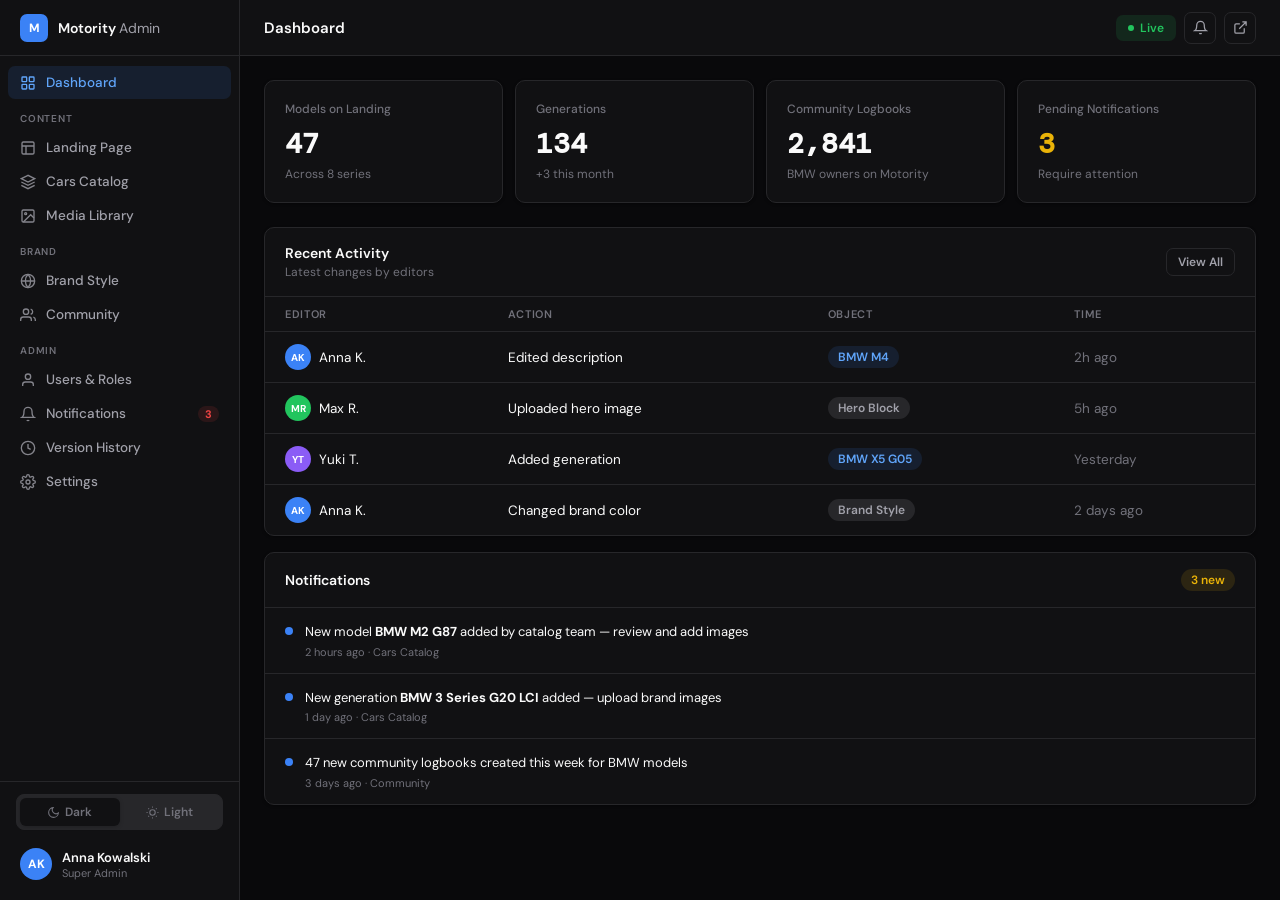
==== commit f0f9258d: "Добавлена страница добавления поколения" ====
--- a/index.html
+++ b/index.html
@@ -465,14 +465,14 @@
         <div id="catalog-gen" style="display:none">
           <div class="section-header" style="border-top:1px solid var(--border)">
             <div><div class="section-title">BMW M4 — Generations</div></div>
-            <button class="btn btn-primary btn-sm" onclick="openModal('add-gen')">+ Add Generation</button>
+            <button class="btn btn-primary btn-sm" onclick="openGenPage('new','BMW M4')">+ Add Generation</button>
           </div>
           <table>
             <thead><tr><th>Generation</th><th>Years</th><th>Logbooks</th><th>Actions</th></tr></thead>
             <tbody>
-              <tr><td><div class="cell-name">BMW M4 G82</div></td><td style="color:var(--text-3)">2020 – Present</td><td><span class="badge badge-green">147</span></td><td><div class="actions"><button class="btn btn-ghost btn-sm" onclick="openModal('edit-gen')">Edit</button><button class="btn btn-danger btn-sm" onclick="showToast('🗑️ Generation deleted')">Delete</button></div></td></tr>
-              <tr><td><div class="cell-name">BMW M4 F82</div></td><td style="color:var(--text-3)">2014 – 2020</td><td><span class="badge badge-green">98</span></td><td><div class="actions"><button class="btn btn-ghost btn-sm" onclick="openModal('edit-gen')">Edit</button><button class="btn btn-danger btn-sm" onclick="showToast('🗑️ Generation deleted')">Delete</button></div></td></tr>
-              <tr><td><div class="cell-name">BMW M4 CS (G82)</div></td><td style="color:var(--text-3)">2022 – Present</td><td><span class="badge badge-yellow">39</span></td><td><div class="actions"><button class="btn btn-ghost btn-sm" onclick="openModal('edit-gen')">Edit</button><button class="btn btn-danger btn-sm" onclick="showToast('🗑️ Generation deleted')">Delete</button></div></td></tr>
+              <tr style="cursor:pointer" onclick="openGenPage('BMW M4 G82','BMW M4')"><td><div class="cell-name">BMW M4 G82</div></td><td style="color:var(--text-3)">2020 – Present</td><td><span class="badge badge-green">147</span></td><td><div class="actions"><button class="btn btn-ghost btn-sm" onclick="event.stopPropagation();openGenPage('BMW M4 G82','BMW M4')">Edit</button><button class="btn btn-danger btn-sm" onclick="event.stopPropagation();showToast('🗑️ Generation deleted')">Delete</button></div></td></tr>
+              <tr style="cursor:pointer" onclick="openGenPage('BMW M4 F82','BMW M4')"><td><div class="cell-name">BMW M4 F82</div></td><td style="color:var(--text-3)">2014 – 2020</td><td><span class="badge badge-green">98</span></td><td><div class="actions"><button class="btn btn-ghost btn-sm" onclick="event.stopPropagation();openGenPage('BMW M4 F82','BMW M4')">Edit</button><button class="btn btn-danger btn-sm" onclick="event.stopPropagation();showToast('🗑️ Generation deleted')">Delete</button></div></td></tr>
+              <tr style="cursor:pointer" onclick="openGenPage('BMW M4 CS (G82)','BMW M4')"><td><div class="cell-name">BMW M4 CS (G82)</div></td><td style="color:var(--text-3)">2022 – Present</td><td><span class="badge badge-yellow">39</span></td><td><div class="actions"><button class="btn btn-ghost btn-sm" onclick="event.stopPropagation();openGenPage('BMW M4 CS (G82)','BMW M4')">Edit</button><button class="btn btn-danger btn-sm" onclick="event.stopPropagation();showToast('🗑️ Generation deleted')">Delete</button></div></td></tr>
             </tbody>
           </table>
         </div>
@@ -677,6 +677,308 @@
           </div>
 
         </div><!-- /sidebar -->
+      </div>
+    </div>
+
+    </div>
+
+    <!-- GENERATION EDITOR PAGE -->
+    <div class="view" id="v-gen-editor">
+      <div class="model-editor-layout">
+
+        <!-- LEFT COLUMN -->
+        <div class="model-editor-main">
+
+          <!-- Basic Info -->
+          <div class="section-card">
+            <div class="section-header">
+              <div><div class="section-title">Basic Information</div></div>
+            </div>
+            <div class="form-grid">
+              <div class="form-group">
+                <label>Generation Name</label>
+                <input type="text" id="ge-name" placeholder="e.g. BMW M4 G82">
+              </div>
+              <div class="form-group">
+                <label>Production Years</label>
+                <input type="text" id="ge-years" placeholder="e.g. 2020 – Present">
+              </div>
+              <div class="form-group full">
+                <label>Parent Model</label>
+                <select id="ge-model">
+                  <option value="">— Select model —</option>
+                  <option>BMW M4</option>
+                  <option>BMW M3</option>
+                  <option>BMW X5</option>
+                  <option>BMW 3 Series</option>
+                  <option>BMW iX</option>
+                </select>
+              </div>
+              <div class="form-group full">
+                <label>Description</label>
+                <textarea id="ge-desc" rows="4" placeholder="Describe this generation — key changes, facelift details, performance specs overview..."></textarea>
+                <div style="font-size:11px;color:var(--text-3);margin-top:4px">Markdown supported</div>
+              </div>
+            </div>
+          </div>
+
+          <!-- Main Image -->
+          <div class="section-card">
+            <div class="section-header">
+              <div><div class="section-title">Main Image</div><div class="section-sub">Primary photo for this generation</div></div>
+            </div>
+            <div class="hero-media-section">
+              <div class="hero-media-row">
+                <div class="upload-zone hero-upload" onclick="showToast('📁 File picker opened')">
+                  <div class="upload-icon">🖼️</div>
+                  <div class="upload-text">Drop image or click to upload</div>
+                  <div class="upload-hint">JPG / WebP · min 800×533 · max 5MB</div>
+                </div>
+                <div class="hero-media-or">or</div>
+                <button class="btn btn-ghost hero-media-pick" onclick="openModal('pick-media')">
+                  <svg width="14" height="14" fill="none" viewBox="0 0 24 24" stroke="currentColor" stroke-width="2"><rect x="3" y="3" width="18" height="18" rx="2"/><circle cx="8.5" cy="8.5" r="1.5"/><path d="M21 15l-5-5L5 21"/></svg>
+                  Choose from Media Library
+                </button>
+              </div>
+            </div>
+            <div style="height:20px"></div>
+          </div>
+
+          <!-- Gallery -->
+          <div class="section-card">
+            <div class="section-header">
+              <div><div class="section-title">Gallery</div><div class="section-sub">Additional photos for this generation</div></div>
+              <button class="btn btn-ghost btn-sm" onclick="openModal('pick-media')">+ Add from Library</button>
+            </div>
+            <div class="gallery-grid">
+              <div class="gallery-item">
+                <div class="gallery-thumb" style="background:linear-gradient(135deg,#1e3a5f,#0f3460)">🏎️</div>
+                <button class="gallery-remove" onclick="this.parentElement.remove();showToast('🗑️ Photo removed')"><svg width="10" height="10" fill="none" viewBox="0 0 24 24" stroke="currentColor" stroke-width="2.5"><path d="M18 6L6 18M6 6l12 12"/></svg></button>
+              </div>
+              <div class="gallery-item">
+                <div class="gallery-thumb" style="background:linear-gradient(135deg,#2d3748,#1a202c)">🚗</div>
+                <button class="gallery-remove" onclick="this.parentElement.remove();showToast('🗑️ Photo removed')"><svg width="10" height="10" fill="none" viewBox="0 0 24 24" stroke="currentColor" stroke-width="2.5"><path d="M18 6L6 18M6 6l12 12"/></svg></button>
+              </div>
+              <div class="gallery-add" onclick="showToast('📁 File picker opened')">
+                <svg width="20" height="20" fill="none" viewBox="0 0 24 24" stroke="currentColor" stroke-width="1.5"><path d="M12 5v14M5 12h14"/></svg>
+                <span>Upload</span>
+              </div>
+            </div>
+            <div style="padding:0 20px 16px;font-size:11px;color:var(--text-3)">Drag to reorder · JPG, WebP · max 5MB each</div>
+          </div>
+
+          <!-- External Links -->
+          <div class="section-card">
+            <div class="section-header">
+              <div><div class="section-title">External Links</div><div class="section-sub">CTA buttons shown on the generation page</div></div>
+            </div>
+            <div style="padding:20px;display:flex;flex-direction:column;gap:14px">
+              <div class="ext-link-row">
+                <div class="ext-link-icon" style="background:rgba(34,197,94,.12);color:var(--green)">🛒</div>
+                <div class="ext-link-fields"><label>Buy Car</label><input type="url" placeholder="https://bmw.com/buy/..."></div>
+              </div>
+              <div class="ext-link-row">
+                <div class="ext-link-icon" style="background:rgba(234,179,8,.12);color:var(--yellow)">🔧</div>
+                <div class="ext-link-fields"><label>Buy Parts</label><input type="url" placeholder="https://bmwparts.com/..."></div>
+              </div>
+              <div class="ext-link-row">
+                <div class="ext-link-icon" style="background:var(--accent-bg);color:var(--accent-light)">🌐</div>
+                <div class="ext-link-fields"><label>Official Site</label><input type="url" placeholder="https://bmw.com/..."></div>
+              </div>
+              <div id="ge-custom-links"></div>
+              <button class="btn btn-ghost btn-sm" style="align-self:flex-start" onclick="addGenCustomLink()">
+                <svg width="13" height="13" fill="none" viewBox="0 0 24 24" stroke="currentColor" stroke-width="2"><path d="M12 5v14M5 12h14"/></svg>
+                Add custom link
+              </button>
+            </div>
+          </div>
+
+          <!-- Technical Specs -->
+          <div class="section-card">
+            <div class="section-header">
+              <div><div class="section-title">Technical Specifications</div><div class="section-sub">Modifications, groups, and individual characteristics</div></div>
+              <div class="actions">
+                <button class="btn btn-ghost btn-sm" onclick="openModal('import-specs')">
+                  <svg width="13" height="13" fill="none" viewBox="0 0 24 24" stroke="currentColor" stroke-width="2"><path d="M21 15v4a2 2 0 01-2 2H5a2 2 0 01-2-2v-4M7 10l5 5 5-5M12 15V3"/></svg>
+                  Import Excel
+                </button>
+                <button class="btn btn-primary btn-sm" onclick="addModification()">+ Add Modification</button>
+              </div>
+            </div>
+
+            <!-- Specs content -->
+            <div id="ge-specs-container" style="padding:0 20px 20px">
+
+              <!-- Modification block -->
+              <div class="spec-modification" id="spec-mod-1">
+                <div class="spec-mod-header">
+                  <div class="spec-drag-handle" title="Drag to reorder">
+                    <svg width="12" height="12" fill="none" viewBox="0 0 24 24" stroke="currentColor" stroke-width="2"><circle cx="9" cy="5" r="1.5" fill="currentColor"/><circle cx="15" cy="5" r="1.5" fill="currentColor"/><circle cx="9" cy="12" r="1.5" fill="currentColor"/><circle cx="15" cy="12" r="1.5" fill="currentColor"/><circle cx="9" cy="19" r="1.5" fill="currentColor"/><circle cx="15" cy="19" r="1.5" fill="currentColor"/></svg>
+                  </div>
+                  <div style="flex:1">
+                    <div style="font-size:10px;color:var(--text-3);font-weight:600;text-transform:uppercase;letter-spacing:.06em;margin-bottom:3px">Modification</div>
+                    <input type="text" value="3.0 AT 510 hp – Competition" style="font-size:14px;font-weight:700;background:transparent;border:none;border-bottom:1px solid var(--border2);border-radius:0;padding:2px 0;color:var(--text)" onfocus="this.style.borderBottomColor='var(--accent)'" onblur="this.style.borderBottomColor='var(--border2)'">
+                  </div>
+                  <div class="actions">
+                    <button class="btn btn-ghost btn-sm" onclick="addGroupToMod('spec-mod-1')">+ Group</button>
+                    <button class="btn btn-danger btn-sm" onclick="this.closest('.spec-modification').remove();showToast('🗑️ Modification removed')">Remove</button>
+                  </div>
+                </div>
+
+                <div class="spec-groups" id="groups-spec-mod-1">
+
+                  <!-- Group: General information -->
+                  <div class="spec-group" id="spec-grp-1">
+                    <div class="spec-group-header">
+                      <div class="spec-drag-handle spec-drag-handle--sm">
+                        <svg width="10" height="10" fill="none" viewBox="0 0 24 24" stroke="currentColor" stroke-width="2"><circle cx="9" cy="5" r="1.5" fill="currentColor"/><circle cx="15" cy="5" r="1.5" fill="currentColor"/><circle cx="9" cy="12" r="1.5" fill="currentColor"/><circle cx="15" cy="12" r="1.5" fill="currentColor"/><circle cx="9" cy="19" r="1.5" fill="currentColor"/><circle cx="15" cy="19" r="1.5" fill="currentColor"/></svg>
+                      </div>
+                      <input type="text" value="General information" class="spec-group-name-input" onfocus="this.style.borderBottomColor='var(--accent)'" onblur="this.style.borderBottomColor='var(--border2)'">
+                      <div class="actions" style="margin-left:auto">
+                        <button class="btn btn-ghost btn-sm" onclick="addSpecRow(this.closest('.spec-group'))">+ Add row</button>
+                        <button class="btn btn-danger btn-sm" onclick="this.closest('.spec-group').remove();showToast('🗑️ Group removed')">Remove</button>
+                      </div>
+                    </div>
+                    <div class="spec-rows">
+                      <div class="spec-row">
+                        <div class="spec-drag-handle spec-drag-handle--xs"><svg width="9" height="9" fill="none" viewBox="0 0 24 24" stroke="currentColor" stroke-width="2"><circle cx="9" cy="8" r="1.2" fill="currentColor"/><circle cx="15" cy="8" r="1.2" fill="currentColor"/><circle cx="9" cy="16" r="1.2" fill="currentColor"/><circle cx="15" cy="16" r="1.2" fill="currentColor"/></svg></div>
+                        <input type="text" value="Country of origin" class="spec-key">
+                        <input type="text" value="Germany" class="spec-val">
+                        <button class="spec-row-remove" onclick="this.closest('.spec-row').remove();showToast('🗑️ Row removed')"><svg width="10" height="10" fill="none" viewBox="0 0 24 24" stroke="currentColor" stroke-width="2.5"><path d="M18 6L6 18M6 6l12 12"/></svg></button>
+                      </div>
+                      <div class="spec-row">
+                        <div class="spec-drag-handle spec-drag-handle--xs"><svg width="9" height="9" fill="none" viewBox="0 0 24 24" stroke="currentColor" stroke-width="2"><circle cx="9" cy="8" r="1.2" fill="currentColor"/><circle cx="15" cy="8" r="1.2" fill="currentColor"/><circle cx="9" cy="16" r="1.2" fill="currentColor"/><circle cx="15" cy="16" r="1.2" fill="currentColor"/></svg></div>
+                        <input type="text" value="Car class" class="spec-key">
+                        <input type="text" value="A" class="spec-val">
+                        <button class="spec-row-remove" onclick="this.closest('.spec-row').remove();showToast('🗑️ Row removed')"><svg width="10" height="10" fill="none" viewBox="0 0 24 24" stroke="currentColor" stroke-width="2.5"><path d="M18 6L6 18M6 6l12 12"/></svg></button>
+                      </div>
+                      <div class="spec-row">
+                        <div class="spec-drag-handle spec-drag-handle--xs"><svg width="9" height="9" fill="none" viewBox="0 0 24 24" stroke="currentColor" stroke-width="2"><circle cx="9" cy="8" r="1.2" fill="currentColor"/><circle cx="15" cy="8" r="1.2" fill="currentColor"/><circle cx="9" cy="16" r="1.2" fill="currentColor"/><circle cx="15" cy="16" r="1.2" fill="currentColor"/></svg></div>
+                        <input type="text" value="Number of doors" class="spec-key">
+                        <input type="text" value="4" class="spec-val">
+                        <button class="spec-row-remove" onclick="this.closest('.spec-row').remove();showToast('🗑️ Row removed')"><svg width="10" height="10" fill="none" viewBox="0 0 24 24" stroke="currentColor" stroke-width="2.5"><path d="M18 6L6 18M6 6l12 12"/></svg></button>
+                      </div>
+                      <div class="spec-row">
+                        <div class="spec-drag-handle spec-drag-handle--xs"><svg width="9" height="9" fill="none" viewBox="0 0 24 24" stroke="currentColor" stroke-width="2"><circle cx="9" cy="8" r="1.2" fill="currentColor"/><circle cx="15" cy="8" r="1.2" fill="currentColor"/><circle cx="9" cy="16" r="1.2" fill="currentColor"/><circle cx="15" cy="16" r="1.2" fill="currentColor"/></svg></div>
+                        <input type="text" value="Number of seats" class="spec-key">
+                        <input type="text" value="5" class="spec-val">
+                        <button class="spec-row-remove" onclick="this.closest('.spec-row').remove();showToast('🗑️ Row removed')"><svg width="10" height="10" fill="none" viewBox="0 0 24 24" stroke="currentColor" stroke-width="2.5"><path d="M18 6L6 18M6 6l12 12"/></svg></button>
+                      </div>
+                    </div>
+                  </div>
+
+                  <!-- Group: Engine -->
+                  <div class="spec-group" id="spec-grp-2">
+                    <div class="spec-group-header">
+                      <div class="spec-drag-handle spec-drag-handle--sm"><svg width="10" height="10" fill="none" viewBox="0 0 24 24" stroke="currentColor" stroke-width="2"><circle cx="9" cy="5" r="1.5" fill="currentColor"/><circle cx="15" cy="5" r="1.5" fill="currentColor"/><circle cx="9" cy="12" r="1.5" fill="currentColor"/><circle cx="15" cy="12" r="1.5" fill="currentColor"/><circle cx="9" cy="19" r="1.5" fill="currentColor"/><circle cx="15" cy="19" r="1.5" fill="currentColor"/></svg></div>
+                      <input type="text" value="Engine" class="spec-group-name-input" onfocus="this.style.borderBottomColor='var(--accent)'" onblur="this.style.borderBottomColor='var(--border2)'">
+                      <div class="actions" style="margin-left:auto">
+                        <button class="btn btn-ghost btn-sm" onclick="addSpecRow(this.closest('.spec-group'))">+ Add row</button>
+                        <button class="btn btn-danger btn-sm" onclick="this.closest('.spec-group').remove();showToast('🗑️ Group removed')">Remove</button>
+                      </div>
+                    </div>
+                    <div class="spec-rows">
+                      <div class="spec-row">
+                        <div class="spec-drag-handle spec-drag-handle--xs"><svg width="9" height="9" fill="none" viewBox="0 0 24 24" stroke="currentColor" stroke-width="2"><circle cx="9" cy="8" r="1.2" fill="currentColor"/><circle cx="15" cy="8" r="1.2" fill="currentColor"/><circle cx="9" cy="16" r="1.2" fill="currentColor"/><circle cx="15" cy="16" r="1.2" fill="currentColor"/></svg></div>
+                        <input type="text" value="Engine type" class="spec-key">
+                        <input type="text" value="Gasoline" class="spec-val">
+                        <button class="spec-row-remove" onclick="this.closest('.spec-row').remove();showToast('🗑️ Row removed')"><svg width="10" height="10" fill="none" viewBox="0 0 24 24" stroke="currentColor" stroke-width="2.5"><path d="M18 6L6 18M6 6l12 12"/></svg></button>
+                      </div>
+                      <div class="spec-row">
+                        <div class="spec-drag-handle spec-drag-handle--xs"><svg width="9" height="9" fill="none" viewBox="0 0 24 24" stroke="currentColor" stroke-width="2"><circle cx="9" cy="8" r="1.2" fill="currentColor"/><circle cx="15" cy="8" r="1.2" fill="currentColor"/><circle cx="9" cy="16" r="1.2" fill="currentColor"/><circle cx="15" cy="16" r="1.2" fill="currentColor"/></svg></div>
+                        <input type="text" value="Maximum power" class="spec-key">
+                        <input type="text" value="510 hp • 375 kW • 6250 rpm" class="spec-val">
+                        <button class="spec-row-remove" onclick="this.closest('.spec-row').remove();showToast('🗑️ Row removed')"><svg width="10" height="10" fill="none" viewBox="0 0 24 24" stroke="currentColor" stroke-width="2.5"><path d="M18 6L6 18M6 6l12 12"/></svg></button>
+                      </div>
+                      <div class="spec-row">
+                        <div class="spec-drag-handle spec-drag-handle--xs"><svg width="9" height="9" fill="none" viewBox="0 0 24 24" stroke="currentColor" stroke-width="2"><circle cx="9" cy="8" r="1.2" fill="currentColor"/><circle cx="15" cy="8" r="1.2" fill="currentColor"/><circle cx="9" cy="16" r="1.2" fill="currentColor"/><circle cx="15" cy="16" r="1.2" fill="currentColor"/></svg></div>
+                        <input type="text" value="Engine capacity" class="spec-key">
+                        <input type="text" value="2993 cc" class="spec-val">
+                        <button class="spec-row-remove" onclick="this.closest('.spec-row').remove();showToast('🗑️ Row removed')"><svg width="10" height="10" fill="none" viewBox="0 0 24 24" stroke="currentColor" stroke-width="2.5"><path d="M18 6L6 18M6 6l12 12"/></svg></button>
+                      </div>
+                      <div class="spec-row">
+                        <div class="spec-drag-handle spec-drag-handle--xs"><svg width="9" height="9" fill="none" viewBox="0 0 24 24" stroke="currentColor" stroke-width="2"><circle cx="9" cy="8" r="1.2" fill="currentColor"/><circle cx="15" cy="8" r="1.2" fill="currentColor"/><circle cx="9" cy="16" r="1.2" fill="currentColor"/><circle cx="15" cy="16" r="1.2" fill="currentColor"/></svg></div>
+                        <input type="text" value="Type of supercharging" class="spec-key">
+                        <input type="text" value="Turbocharging" class="spec-val">
+                        <button class="spec-row-remove" onclick="this.closest('.spec-row').remove();showToast('🗑️ Row removed')"><svg width="10" height="10" fill="none" viewBox="0 0 24 24" stroke="currentColor" stroke-width="2.5"><path d="M18 6L6 18M6 6l12 12"/></svg></button>
+                      </div>
+                    </div>
+                  </div>
+
+                  <!-- Group: Dimensions -->
+                  <div class="spec-group" id="spec-grp-3">
+                    <div class="spec-group-header">
+                      <div class="spec-drag-handle spec-drag-handle--sm"><svg width="10" height="10" fill="none" viewBox="0 0 24 24" stroke="currentColor" stroke-width="2"><circle cx="9" cy="5" r="1.5" fill="currentColor"/><circle cx="15" cy="5" r="1.5" fill="currentColor"/><circle cx="9" cy="12" r="1.5" fill="currentColor"/><circle cx="15" cy="12" r="1.5" fill="currentColor"/><circle cx="9" cy="19" r="1.5" fill="currentColor"/><circle cx="15" cy="19" r="1.5" fill="currentColor"/></svg></div>
+                      <input type="text" value="Dimensions" class="spec-group-name-input" onfocus="this.style.borderBottomColor='var(--accent)'" onblur="this.style.borderBottomColor='var(--border2)'">
+                      <div class="actions" style="margin-left:auto">
+                        <button class="btn btn-ghost btn-sm" onclick="addSpecRow(this.closest('.spec-group'))">+ Add row</button>
+                        <button class="btn btn-danger btn-sm" onclick="this.closest('.spec-group').remove();showToast('🗑️ Group removed')">Remove</button>
+                      </div>
+                    </div>
+                    <div class="spec-rows">
+                      <div class="spec-row">
+                        <div class="spec-drag-handle spec-drag-handle--xs"><svg width="9" height="9" fill="none" viewBox="0 0 24 24" stroke="currentColor" stroke-width="2"><circle cx="9" cy="8" r="1.2" fill="currentColor"/><circle cx="15" cy="8" r="1.2" fill="currentColor"/><circle cx="9" cy="16" r="1.2" fill="currentColor"/><circle cx="15" cy="16" r="1.2" fill="currentColor"/></svg></div>
+                        <input type="text" value="Length" class="spec-key">
+                        <input type="text" value="4794 mm" class="spec-val">
+                        <button class="spec-row-remove" onclick="this.closest('.spec-row').remove();showToast('🗑️ Row removed')"><svg width="10" height="10" fill="none" viewBox="0 0 24 24" stroke="currentColor" stroke-width="2.5"><path d="M18 6L6 18M6 6l12 12"/></svg></button>
+                      </div>
+                      <div class="spec-row">
+                        <div class="spec-drag-handle spec-drag-handle--xs"><svg width="9" height="9" fill="none" viewBox="0 0 24 24" stroke="currentColor" stroke-width="2"><circle cx="9" cy="8" r="1.2" fill="currentColor"/><circle cx="15" cy="8" r="1.2" fill="currentColor"/><circle cx="9" cy="16" r="1.2" fill="currentColor"/><circle cx="15" cy="16" r="1.2" fill="currentColor"/></svg></div>
+                        <input type="text" value="Width" class="spec-key">
+                        <input type="text" value="1887 mm" class="spec-val">
+                        <button class="spec-row-remove" onclick="this.closest('.spec-row').remove();showToast('🗑️ Row removed')"><svg width="10" height="10" fill="none" viewBox="0 0 24 24" stroke="currentColor" stroke-width="2.5"><path d="M18 6L6 18M6 6l12 12"/></svg></button>
+                      </div>
+                      <div class="spec-row">
+                        <div class="spec-drag-handle spec-drag-handle--xs"><svg width="9" height="9" fill="none" viewBox="0 0 24 24" stroke="currentColor" stroke-width="2"><circle cx="9" cy="8" r="1.2" fill="currentColor"/><circle cx="15" cy="8" r="1.2" fill="currentColor"/><circle cx="9" cy="16" r="1.2" fill="currentColor"/><circle cx="15" cy="16" r="1.2" fill="currentColor"/></svg></div>
+                        <input type="text" value="Wheelbase" class="spec-key">
+                        <input type="text" value="2857 mm" class="spec-val">
+                        <button class="spec-row-remove" onclick="this.closest('.spec-row').remove();showToast('🗑️ Row removed')"><svg width="10" height="10" fill="none" viewBox="0 0 24 24" stroke="currentColor" stroke-width="2.5"><path d="M18 6L6 18M6 6l12 12"/></svg></button>
+                      </div>
+                    </div>
+                  </div>
+
+                </div><!-- /spec-groups -->
+              </div><!-- /spec-modification -->
+
+            </div><!-- /ge-specs-container -->
+          </div><!-- /specs section-card -->
+
+        </div><!-- /model-editor-main -->
+
+        <!-- RIGHT SIDEBAR -->
+        <div class="model-editor-sidebar">
+
+          <div class="section-card">
+            <div class="section-header" style="padding:14px 16px"><div class="section-title" style="font-size:13px">Publish</div></div>
+            <div style="padding:14px 16px;display:flex;flex-direction:column;gap:12px">
+              <div class="toggle-group">
+                <div class="toggle on" onclick="this.classList.toggle('on');showToast('👁️ Visibility updated')"></div>
+                <label>Visible on landing</label>
+              </div>
+              <div style="height:1px;background:var(--border)"></div>
+              <button class="btn btn-primary" style="width:100%;justify-content:center" onclick="showToast('✅ Generation saved')">Save Generation</button>
+              <button class="btn btn-ghost" style="width:100%;justify-content:center" onclick="navBack()">Cancel</button>
+            </div>
+          </div>
+
+          <div class="section-card">
+            <div class="section-header" style="padding:14px 16px"><div class="section-title" style="font-size:13px">Info</div></div>
+            <div style="padding:14px 16px;display:flex;flex-direction:column;gap:8px">
+              <div style="display:flex;justify-content:space-between;font-size:12px">
+                <span style="color:var(--text-3)">Logbooks</span><span style="font-weight:600">147</span>
+              </div>
+              <div style="display:flex;justify-content:space-between;font-size:12px">
+                <span style="color:var(--text-3)">Modifications</span><span style="font-weight:600">1</span>
+              </div>
+              <div style="display:flex;justify-content:space-between;font-size:12px">
+                <span style="color:var(--text-3)">Last edited</span><span style="color:var(--text-3)">5h ago</span>
+              </div>
+              <div style="height:1px;background:var(--border);margin:4px 0"></div>
+              <button class="btn btn-danger btn-sm" style="width:100%;justify-content:center" onclick="showToast('🗑️ Generation deleted')">Delete Generation</button>
+            </div>
+          </div>
+
+        </div>
       </div>
     </div>
 
@@ -965,6 +1267,41 @@
     </div>
   </div>
 
+  <div class="modal" id="modal-import-specs" style="display:none;max-width:480px;width:480px">
+    <div class="modal-header">
+      <div>
+        <div class="modal-title">Import Specifications from Excel</div>
+        <div style="font-size:12px;color:var(--text-3);margin-top:2px">Upload a filled template to auto-populate specs</div>
+      </div>
+      <button class="modal-close" onclick="closeAllModals()">✕</button>
+    </div>
+    <div style="padding:20px;display:flex;flex-direction:column;gap:16px">
+      <div style="background:var(--surface2);border:1px solid var(--border);border-radius:var(--radius);padding:14px;display:flex;align-items:center;gap:12px">
+        <div style="font-size:24px">📄</div>
+        <div style="flex:1">
+          <div style="font-size:13px;font-weight:600;color:var(--text)">Download template first</div>
+          <div style="font-size:12px;color:var(--text-3);margin-top:2px">Fill in your specs data, then upload the file below</div>
+        </div>
+        <button class="btn btn-ghost btn-sm" onclick="showToast('📥 specs-template.xlsx downloading...')">
+          <svg width="13" height="13" fill="none" viewBox="0 0 24 24" stroke="currentColor" stroke-width="2"><path d="M21 15v4a2 2 0 01-2 2H5a2 2 0 01-2-2v-4M7 10l5 5 5-5M12 15V3"/></svg>
+          Download
+        </button>
+      </div>
+      <div class="upload-zone" onclick="showToast('📁 File picker opened — select .xlsx')">
+        <div class="upload-icon">📊</div>
+        <div class="upload-text">Drop your filled Excel file here</div>
+        <div class="upload-hint">.xlsx · max 10MB</div>
+      </div>
+      <div style="font-size:12px;color:var(--text-3);background:var(--surface2);padding:10px 12px;border-radius:var(--radius-sm)">
+        ⚠️ Importing will overwrite all existing specs for this generation. This cannot be undone.
+      </div>
+    </div>
+    <div class="modal-footer">
+      <button class="btn btn-ghost" onclick="closeAllModals()">Cancel</button>
+      <button class="btn btn-primary" onclick="closeAllModals();showToast('✅ Specs imported from Excel')">Import</button>
+    </div>
+  </div>
+
   <div class="modal" id="modal-add-gen" style="display:none">
     <div class="modal-header"><div class="modal-title">Add Generation</div><button class="modal-close" onclick="closeAllModals()">✕</button></div>
     <div class="form-grid">
--- a/styles.css
+++ b/styles.css
@@ -371,3 +371,66 @@
   color:var(--text-3);cursor:pointer;display:flex;align-items:center;justify-content:center;
 }
 .ext-link-remove:hover{background:var(--red-bg);border-color:var(--red);color:var(--red)}
+
+/* ── TECHNICAL SPECS EDITOR ──────────────────────── */
+.spec-modification{
+  margin-top:16px;border:1px solid var(--border);
+  border-radius:var(--radius);overflow:hidden;
+}
+.spec-mod-header{
+  display:flex;align-items:center;gap:10px;
+  padding:12px 16px;background:var(--surface2);
+  border-bottom:1px solid var(--border);
+}
+.spec-drag-handle{
+  display:flex;align-items:center;justify-content:center;
+  color:var(--text-3);cursor:grab;padding:2px 4px;
+  border-radius:4px;flex-shrink:0;
+}
+.spec-drag-handle:hover{background:var(--surface3);color:var(--text-2)}
+.spec-drag-handle:active{cursor:grabbing}
+.spec-drag-handle--sm{opacity:.7}
+.spec-drag-handle--xs{opacity:.5}
+.spec-groups{padding:0 16px 12px}
+.spec-group{
+  margin-top:12px;border:1px solid var(--border);
+  border-radius:var(--radius-sm);overflow:hidden;
+}
+.spec-group-header{
+  display:flex;align-items:center;gap:8px;
+  padding:8px 12px;background:var(--surface2);
+  border-bottom:1px solid var(--border);
+}
+.spec-group-name-input{
+  font-size:13px;font-weight:700;background:transparent;
+  border:none;border-bottom:1px solid var(--border2);border-radius:0;
+  padding:1px 0;color:var(--accent-light);flex:1;min-width:0;
+}
+.spec-rows{display:flex;flex-direction:column}
+.spec-row{
+  display:flex;align-items:center;gap:8px;
+  padding:6px 12px;border-bottom:1px solid var(--border);
+  transition:background .12s;
+}
+.spec-row:last-child{border-bottom:none}
+.spec-row:hover{background:var(--surface2)}
+.spec-key{
+  flex:1;font-size:12px;background:transparent;border:none;
+  color:var(--text-2);padding:3px 4px;border-radius:3px;min-width:0;
+}
+.spec-val{
+  flex:1.2;font-size:12px;font-weight:600;background:transparent;
+  border:none;color:var(--text);padding:3px 4px;border-radius:3px;min-width:0;
+}
+.spec-key:focus,.spec-val:focus{background:var(--surface3);outline:none}
+.spec-row-remove{
+  width:20px;height:20px;border-radius:4px;flex-shrink:0;
+  background:none;border:none;color:var(--text-3);cursor:pointer;
+  display:flex;align-items:center;justify-content:center;
+  opacity:0;transition:opacity .15s;
+}
+.spec-row:hover .spec-row-remove{opacity:1}
+.spec-row-remove:hover{background:var(--red-bg);color:var(--red)}
+.spec-group.drag-over,.spec-row.drag-over,.spec-modification.drag-over{
+  outline:2px dashed var(--accent);outline-offset:2px;background:var(--accent-bg);
+}
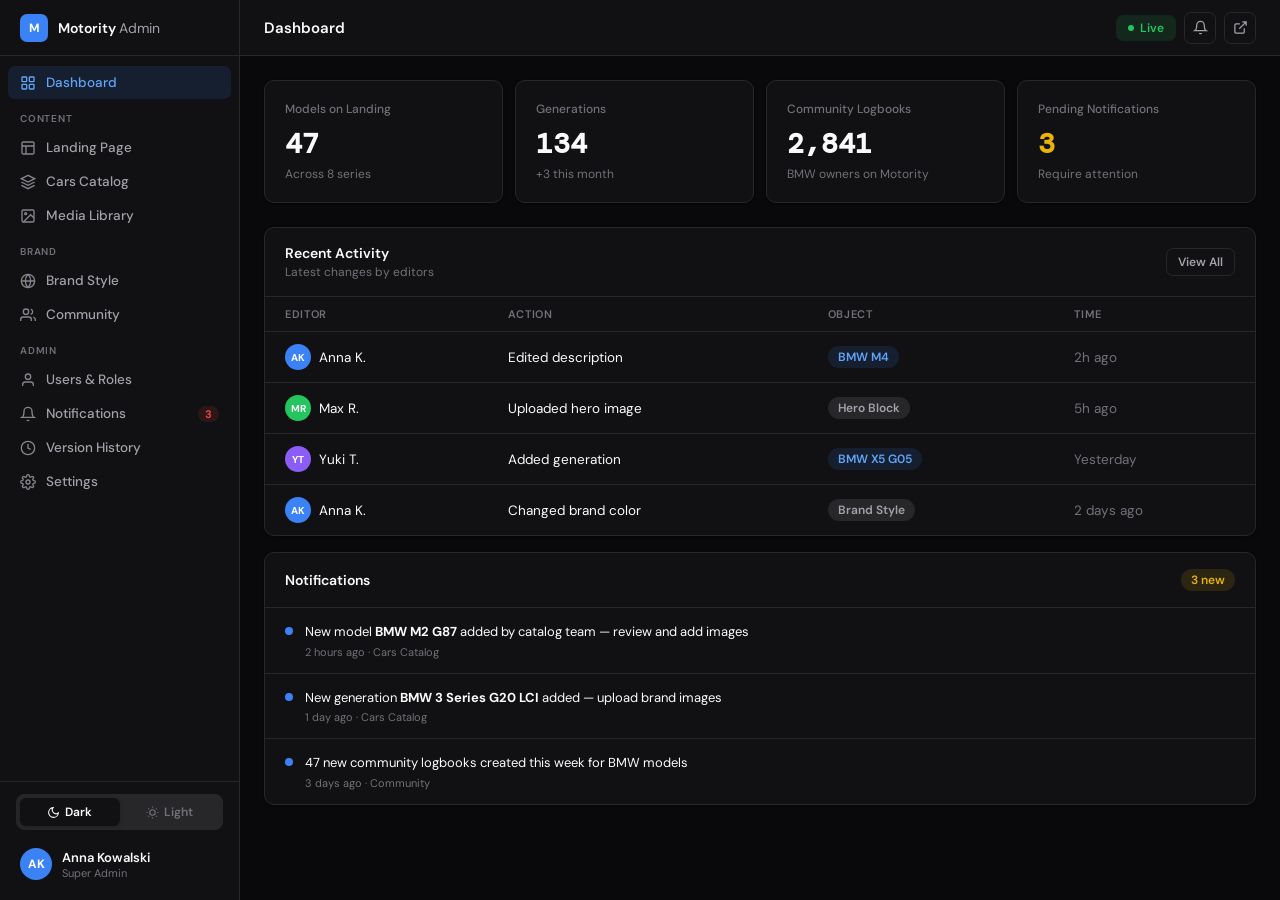
==== commit d3a4ccef: "Add files via upload" ====
--- a/index.html
+++ b/index.html
@@ -463,18 +463,40 @@
           </table>
         </div>
         <div id="catalog-gen" style="display:none">
-          <div class="section-header" style="border-top:1px solid var(--border)">
-            <div><div class="section-title">BMW M4 — Generations</div></div>
-            <button class="btn btn-primary btn-sm" onclick="openGenPage('new','BMW M4')">+ Add Generation</button>
-          </div>
-          <table>
-            <thead><tr><th>Generation</th><th>Years</th><th>Logbooks</th><th>Actions</th></tr></thead>
-            <tbody>
-              <tr style="cursor:pointer" onclick="openGenPage('BMW M4 G82','BMW M4')"><td><div class="cell-name">BMW M4 G82</div></td><td style="color:var(--text-3)">2020 – Present</td><td><span class="badge badge-green">147</span></td><td><div class="actions"><button class="btn btn-ghost btn-sm" onclick="event.stopPropagation();openGenPage('BMW M4 G82','BMW M4')">Edit</button><button class="btn btn-danger btn-sm" onclick="event.stopPropagation();showToast('🗑️ Generation deleted')">Delete</button></div></td></tr>
-              <tr style="cursor:pointer" onclick="openGenPage('BMW M4 F82','BMW M4')"><td><div class="cell-name">BMW M4 F82</div></td><td style="color:var(--text-3)">2014 – 2020</td><td><span class="badge badge-green">98</span></td><td><div class="actions"><button class="btn btn-ghost btn-sm" onclick="event.stopPropagation();openGenPage('BMW M4 F82','BMW M4')">Edit</button><button class="btn btn-danger btn-sm" onclick="event.stopPropagation();showToast('🗑️ Generation deleted')">Delete</button></div></td></tr>
-              <tr style="cursor:pointer" onclick="openGenPage('BMW M4 CS (G82)','BMW M4')"><td><div class="cell-name">BMW M4 CS (G82)</div></td><td style="color:var(--text-3)">2022 – Present</td><td><span class="badge badge-yellow">39</span></td><td><div class="actions"><button class="btn btn-ghost btn-sm" onclick="event.stopPropagation();openGenPage('BMW M4 CS (G82)','BMW M4')">Edit</button><button class="btn btn-danger btn-sm" onclick="event.stopPropagation();showToast('🗑️ Generation deleted')">Delete</button></div></td></tr>
-            </tbody>
-          </table>
+          <!-- Model selector -->
+          <div style="padding:16px 20px;border-top:1px solid var(--border);border-bottom:1px solid var(--border);background:var(--surface2);display:flex;align-items:center;gap:16px">
+            <label style="font-size:12px;font-weight:600;color:var(--text-2);white-space:nowrap">Model</label>
+            <select id="gen-model-filter" onchange="filterGenerations(this.value)" style="max-width:280px">
+              <option value="">— Select a model —</option>
+              <option value="BMW M4">BMW M4</option>
+              <option value="BMW M3">BMW M3</option>
+              <option value="BMW X5">BMW X5</option>
+              <option value="BMW 3 Series">BMW 3 Series</option>
+              <option value="BMW iX">BMW iX</option>
+            </select>
+            <div id="gen-count-badge" style="display:none">
+              <span class="badge badge-gray" id="gen-count-text">0 generations</span>
+            </div>
+          </div>
+          <!-- Empty state -->
+          <div id="gen-empty-state" style="padding:48px 20px;text-align:center;color:var(--text-3)">
+            <div style="font-size:32px;margin-bottom:12px">📋</div>
+            <div style="font-size:14px;font-weight:600;color:var(--text-2);margin-bottom:4px">Select a model</div>
+            <div style="font-size:13px">Choose a model above to view and manage its generations</div>
+          </div>
+          <!-- Table (hidden until model selected) -->
+          <div id="gen-table-wrap" style="display:none">
+            <div class="section-header" style="border-top:none">
+              <div>
+                <div class="section-title" id="gen-table-title">Generations</div>
+              </div>
+              <button class="btn btn-primary btn-sm" id="gen-add-btn" onclick="openGenPage('new', document.getElementById('gen-model-filter').value)">+ Add Generation</button>
+            </div>
+            <table>
+              <thead><tr><th>Generation</th><th>Years</th><th>Logbooks</th><th>Actions</th></tr></thead>
+              <tbody id="gen-table-body"></tbody>
+            </table>
+          </div>
         </div>
       </div>
     </div>
--- a/styles.css
+++ b/styles.css
@@ -314,7 +314,15 @@
   align-items:start;
 }
 .model-editor-main{display:flex;flex-direction:column;gap:0}
-.model-editor-sidebar{display:flex;flex-direction:column;gap:0;position:sticky;top:0}
+.model-editor-sidebar{
+  display:flex;flex-direction:column;gap:0;
+  position:sticky;top:0;
+  /* ensure sidebar doesn't cause overflow */
+  max-height:calc(100vh - var(--topbar-h) - 48px);
+  overflow-y:auto;
+}
+.model-editor-sidebar .section-card{margin-bottom:12px}
+.model-editor-sidebar .section-card:last-child{margin-bottom:0}
 
 /* Gallery grid */
 .gallery-grid{
